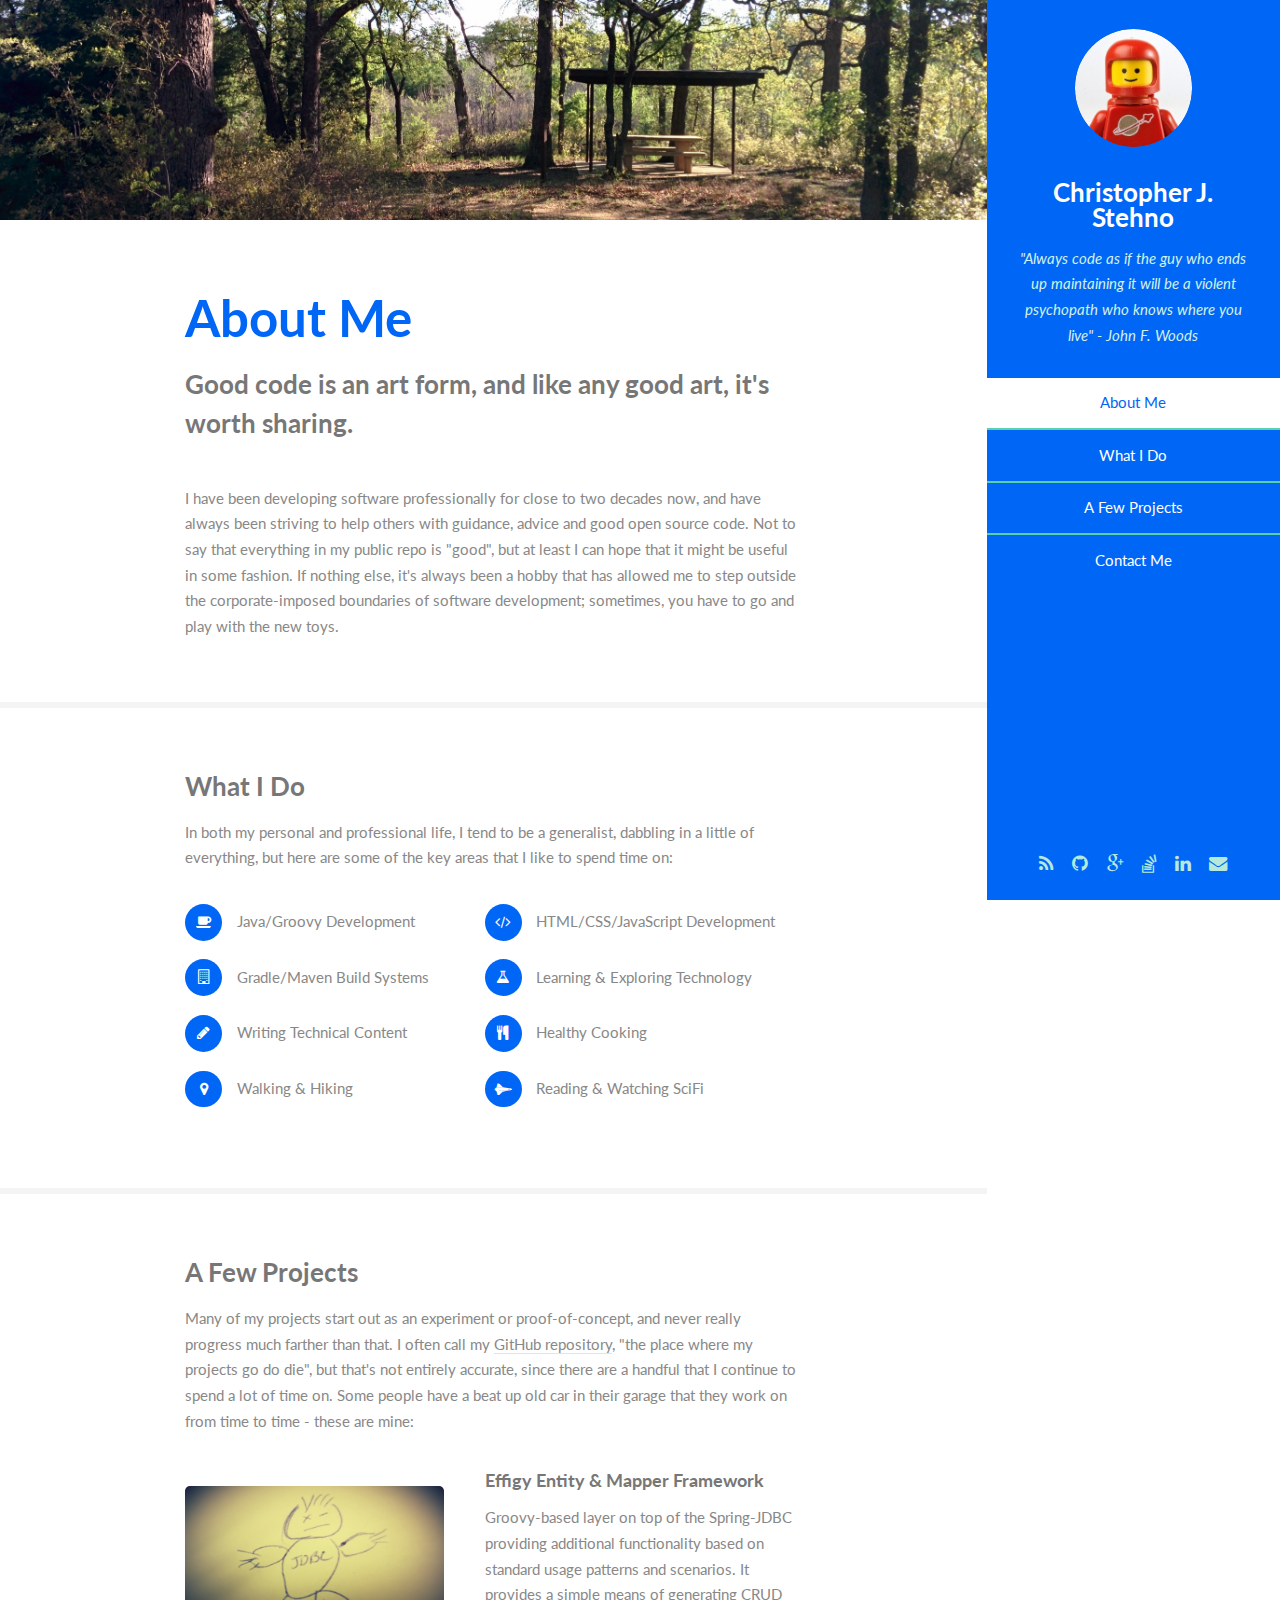
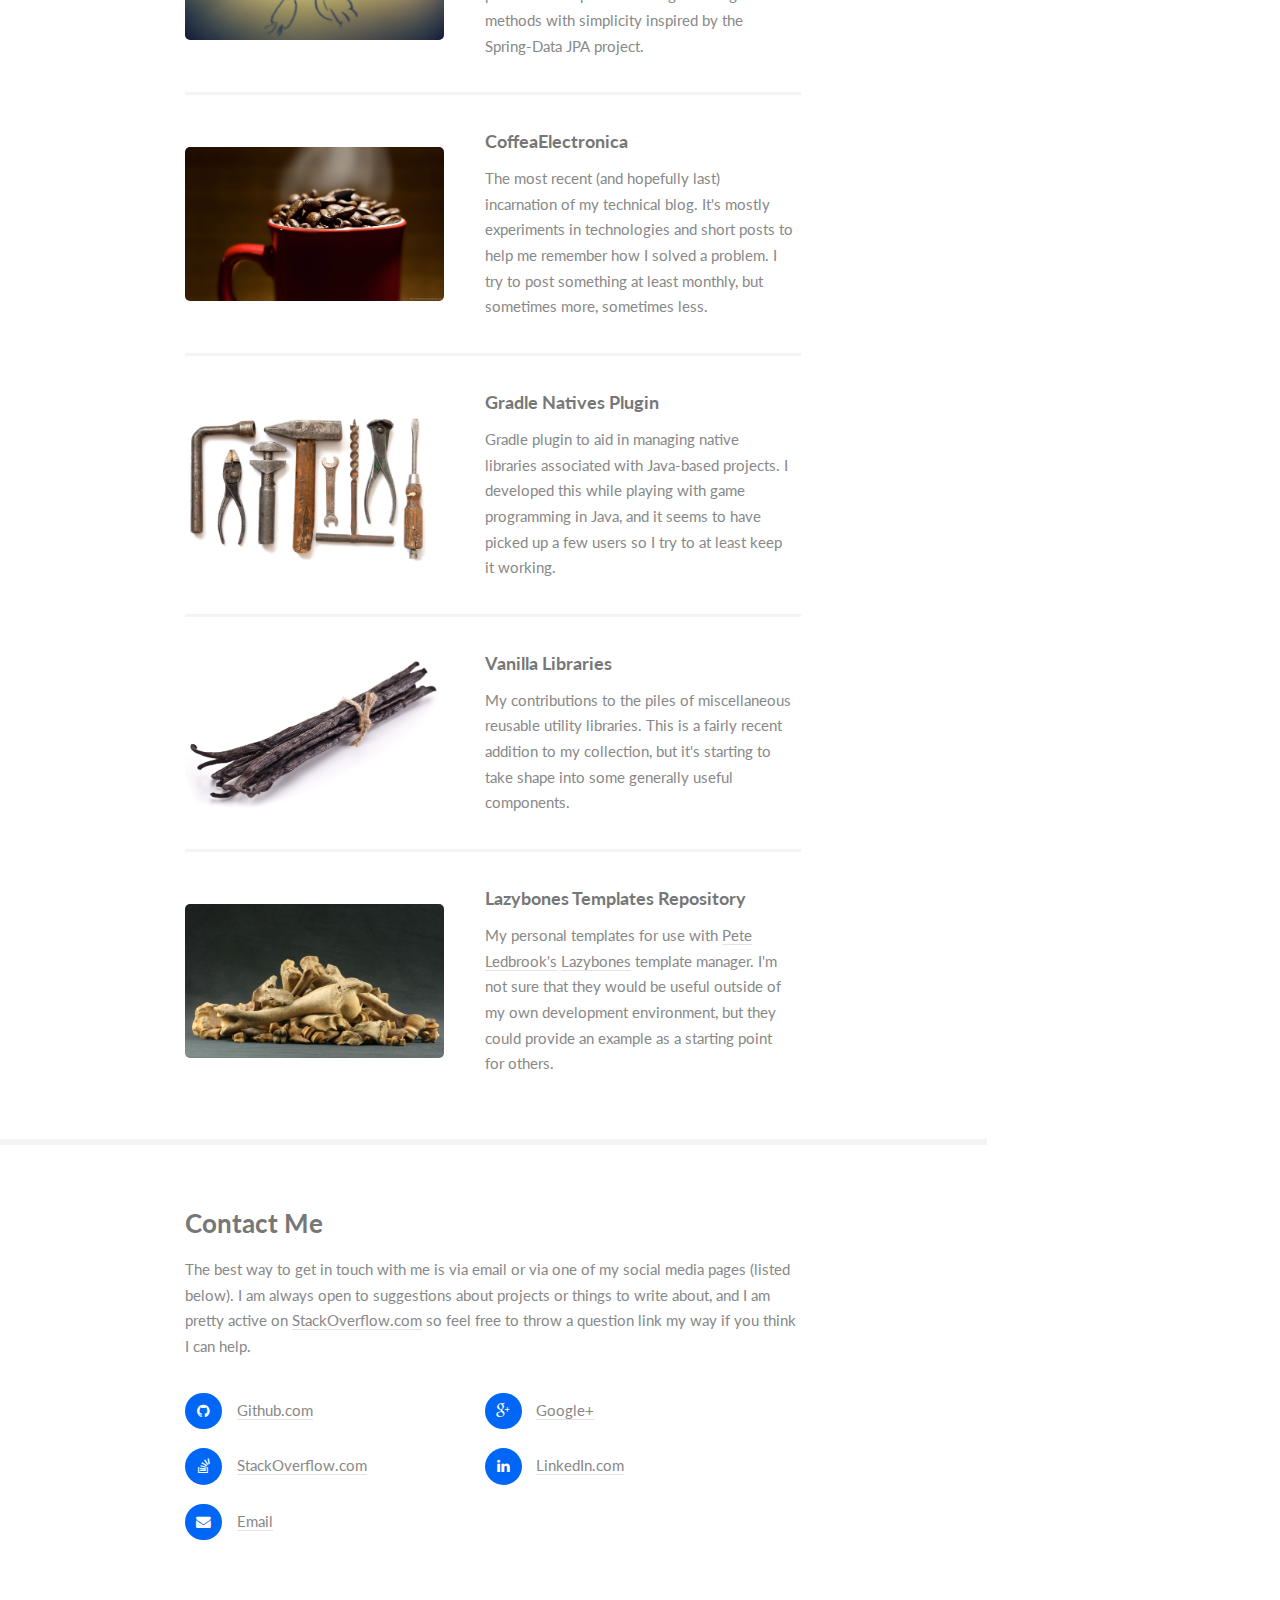
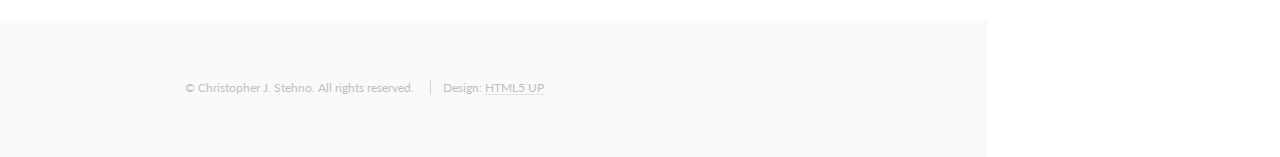
==== index.html @ fff6ada2 "added google analytics" ====
<!DOCTYPE HTML>
<!--
	Read Only by HTML5 UP
	html5up.net | @n33co
	Free for personal and commercial use under the CCA 3.0 license (html5up.net/license)
-->
<html>
	<head>
		<title>Christopher J. Stehno</title>
		<meta http-equiv="content-type" content="text/html; charset=utf-8" />
		<meta name="description" content="" />
		<meta name="keywords" content="" />
		<!--[if lte IE 8]><script src="css/ie/html5shiv.js"></script><![endif]-->
		<script src="js/jquery.min.js"></script>
		<script src="js/jquery.scrollzer.min.js"></script>
		<script src="js/jquery.scrolly.min.js"></script>
		<script src="js/skel.min.js"></script>
		<script src="js/skel-layers.min.js"></script>
		<script src="js/init.js"></script>
        <script>
          (function(i,s,o,g,r,a,m){i['GoogleAnalyticsObject']=r;i[r]=i[r]||function(){
          (i[r].q=i[r].q||[]).push(arguments)},i[r].l=1*new Date();a=s.createElement(o),
          m=s.getElementsByTagName(o)[0];a.async=1;a.src=g;m.parentNode.insertBefore(a,m)
          })(window,document,'script','//www.google-analytics.com/analytics.js','ga');

          ga('create', 'UA-61979832-1', 'auto');
          ga('send', 'pageview');

        </script>        
		<noscript>
			<link rel="stylesheet" href="css/skel.css" />
			<link rel="stylesheet" href="css/style.css" />
			<link rel="stylesheet" href="css/style-xlarge.css" />
		</noscript>
		<!--[if lte IE 8]><link rel="stylesheet" href="css/ie/v8.css" /><![endif]-->
	</head>
	<body>
		<div id="wrapper">

			<!-- Header -->
				<section id="header" class="skel-layers-fixed">
					<header>
						<span class="image avatar"><img src="images/avatar.jpg" alt="" /></span>
						<h1 id="logo"><a href="#">Christopher J. Stehno</a></h1>
						<p>"Always code as if the guy who ends up maintaining it will be a violent psychopath who knows where you live" - John F. Woods</p>
					</header>
					<nav id="nav">
						<ul>
							<li><a href="#one" class="active">About Me</a></li>
							<li><a href="#two">What I Do</a></li>
							<li><a href="#three">A Few Projects</a></li>
							<li><a href="#four">Contact Me</a></li>
						</ul>
					</nav>
					<footer>
						<ul class="icons">
							<li><a href="http://coffeaelectronica.com" class="icon fa-rss" title="Blog"><span class="label">Blog</span></a></li>
							<li><a href="https://github.com/cjstehno" class="icon fa-github" title="GitHub"><span class="label">Github</span></a></li>
							<li><a href="https://plus.google.com/+ChristopherStehno" class="icon fa-google-plus" title="Google+"><span class="label">G+</span></a></li>
							<li><a href="http://stackoverflow.com/users/135294/cjstehno" class="icon fa-stack-overflow" title="StackOverflow"><span class="label">StackOverflow</span></a></li>
							<li><a href="https://www.linkedin.com/in/christopherjstehno" class="icon fa-linkedin" title="LinkedIn"><span class="label">LinkedIn</span></a></li>
							<li><a href="mailto:chris@stehno.com" class="icon fa-envelope" title="Email"><span class="label">Email</span></a></li>
						</ul>
					</footer>
				</section>

			<!-- Main -->
				<div id="main">

					<!-- One -->
						<section id="one">
							<div class="container">
								<header class="major">
									<h2>About Me</h2>
									<p>Good code is an art form, and like any good art, it's worth sharing.</p>
								</header>
								<p>I have been developing software professionally for close to two decades now, and have always been striving to help others with 
                                guidance, advice and good open source code. Not to say that everything in my public repo is "good", but at least I can hope that 
                                it might be useful in some fashion. If nothing else, it's always been a hobby that has allowed me to step outside the corporate-imposed
                                boundaries of software development; sometimes, you have to go and play with the new toys.</p>
							</div>
						</section>

					<!-- Two -->
						<section id="two">
							<div class="container">
								<h3>What I Do</h3>
								<p>In both my personal and professional life, I tend to be a generalist, dabbling in a little of everything, but here are some of 
                                the key areas that I like to spend time on:</p>
								<ul class="feature-icons">
									<li class="fa-coffee">Java/Groovy Development</li>
									<li class="fa-code">HTML/CSS/JavaScript Development</li>
									<li class="fa-building-o">Gradle/Maven Build Systems</li>
									<li class="fa-flask">Learning &amp; Exploring Technology</li>
									<li class="fa-pencil">Writing Technical Content</li>
									<li class="fa-cutlery">Healthy Cooking</li>
									<li class="fa-map-marker">Walking &amp; Hiking</li>
									<li class="fa-space-shuttle">Reading &amp; Watching SciFi</li>
								</ul>
							</div>
						</section>
                        
					<!-- Three -->
						<section id="three">
							<div class="container">
								<h3>A Few Projects</h3>
								<p>Many of my projects start out as an experiment or proof-of-concept, and never really progress much farther than that. I often call 
                                my <a href="https://github.com/cjstehno">GitHub repository</a>, "the place where my projects go do die", but that's not entirely accurate, 
                                since there are a handful that I continue to spend a lot of time on. Some people have a beat up old car in their garage that they work on 
                                from time to time - these are mine:</p>
								<div class="features">
									<article>
										<a href="http://cjstehno.github.io/effigy/" class="image"><img src="images/effigy.jpg" alt="" /></a>
										<div class="inner">
											<h4><a href="http://cjstehno.github.io/effigy/">Effigy Entity &amp; Mapper Framework</a></h4>
											<p>Groovy-based layer on top of the Spring-JDBC providing additional functionality based on standard usage patterns and scenarios. 
                                            It provides a simple means of generating CRUD methods with simplicity inspired by the Spring-Data JPA project.</p>
										</div>
									</article>
									<article>
										<a href="http://coffeaelectronica.com/" class="image"><img src="images/coffea.jpg" alt="" /></a>
										<div class="inner">
											<h4><a href="http://coffeaelectronica.com/">CoffeaElectronica</a></h4>
											<p>The most recent (and hopefully last) incarnation of my technical blog. It's mostly experiments in technologies and short posts 
                                            to help me remember how I solved a problem. I try to post something at least monthly, but sometimes more, sometimes less.</p>
										</div>
									</article>
									<article>
										<a href="http://cjstehno.github.io/gradle-natives/" class="image"><img src="images/tools.jpg" alt="" /></a>
										<div class="inner">
											<h4><a href="http://cjstehno.github.io/gradle-natives/">Gradle Natives Plugin</a></h4>
											<p>Gradle plugin to aid in managing native libraries associated with Java-based projects. I developed this while playing 
                                            with game programming in Java, and it seems to have picked up a few users so I try to at least keep it working.</p>
										</div>
									</article>
									<article>
										<a href="http://cjstehno.github.io/vanilla/" class="image"><img src="images/vanilla.jpg" alt="" /></a>
										<div class="inner">
											<h4><a href="http://cjstehno.github.io/vanilla/">Vanilla Libraries</a></h4>
											<p>My contributions to the piles of miscellaneous reusable utility libraries. This is a fairly recent addition to my 
                                            collection, but it's starting to take shape into some generally useful components.</p>
										</div>
									</article>
                                    <article>
										<a href="https://github.com/cjstehno/lazybones-templates" class="image"><img src="images/bones.jpg" alt="" /></a>
										<div class="inner">
											<h4><a href="https://github.com/cjstehno/lazybones-templates">Lazybones Templates Repository</a></h4>
											<p>My personal templates for use with <a href="https://github.com/pledbrook">Pete Ledbrook's</a>
												<a href="https://github.com/pledbrook/lazybones">Lazybones</a> template manager. I'm not sure that they
												would be useful outside of my own development environment, but they could provide an example as a
												starting point for others.</p>
										</div>
									</article>
								</div>
							</div>
						</section>

					<!-- Four -->
						<section id="four">
							<div class="container">
								<h3>Contact Me</h3>
								<p>The best way to get in touch with me is via email or via one of my social media pages (listed below). I am always
									open to suggestions about projects or things to write about, and I am pretty active on
									<a href="http://stackoverflow.com">StackOverflow.com</a> so feel free to throw a question link my way if you think
									I can help.</p>
								<ul class="feature-icons">
									<li class="fa-github"><a href="https://github.com/cjstehno" title="GitHub">Github.com</a></li>
									<li class="fa-google-plus"><a href="https://plus.google.com/+ChristopherStehno" title="Google+">Google+</a></li>
									<li class="fa-stack-overflow"><a href="http://stackoverflow.com/users/135294/cjstehno" title="StackOverflow">StackOverflow.com</a></li>
									<li class="fa-linkedin"><a href="https://www.linkedin.com/in/christopherjstehno" title="LinkedIn">LinkedIn.com</a></li>
									<li class="fa-envelope"><a href="mailto:chris@stehno.com" title="Email">Email</a></li>
								</ul>
							</div>
						</section>

				</div>

			<!-- Footer -->
				<section id="footer">
					<div class="container">
						<ul class="copyright">
							<li>&copy; Christopher J. Stehno. All rights reserved.</li>
                            <li>Design: <a href="http://html5up.net">HTML5 UP</a></li>
						</ul>
					</div>
				</section>

		</div>
	</body>
</html>
---- css/skel.css ----
/* Resets (http://meyerweb.com/eric/tools/css/reset/ | v2.0 | 20110126 | License: none (public domain)) */

	html,body,div,span,applet,object,iframe,h1,h2,h3,h4,h5,h6,p,blockquote,pre,a,abbr,acronym,address,big,cite,code,del,dfn,em,img,ins,kbd,q,s,samp,small,strike,strong,sub,sup,tt,var,b,u,i,center,dl,dt,dd,ol,ul,li,fieldset,form,label,legend,table,caption,tbody,tfoot,thead,tr,th,td,article,aside,canvas,details,embed,figure,figcaption,footer,header,hgroup,menu,nav,output,ruby,section,summary,time,mark,audio,video{margin:0;padding:0;border:0;font-size:100%;font:inherit;vertical-align:baseline;}article,aside,details,figcaption,figure,footer,header,hgroup,menu,nav,section{display:block;}body{line-height:1;}ol,ul{list-style:none;}blockquote,q{quotes:none;}blockquote:before,blockquote:after,q:before,q:after{content:'';content:none;}table{border-collapse:collapse;border-spacing:0;}body{-webkit-text-size-adjust:none}

/* Box Model */

	*, *:before, *:after {
		-moz-box-sizing: border-box;
		-webkit-box-sizing: border-box;
		box-sizing: border-box;
	}

/* Container */

	.container {
		margin-left: auto;
		margin-right: auto;

		/* width: (containers) */
		width: 45em;
	}

	/* Modifiers */

		/* 125% */
			.container.\31 25\25 {
				width: 100%;

				/* max-width: (containers * 1.25) */
				max-width: 56.25em;

				/* min-width: (containers) */
				min-width: 45em;
			}

		/* 75% */
			.container.\37 5\25 {

				/* width: (containers * 0.75) */
				width: 33.75em;

			}

		/* 50% */
			.container.\35 0\25 {

				/* width: (containers * 0.50) */
				width: 22.5em;

			}

		/* 25% */
			.container.\32 5\25 {

				/* width: (containers * 0.25) */
				width: 11.25em;

			}

/* Grid */

	.row {
		border-bottom: solid 1px transparent;
	}

	.row > * {
		float: left;
	}

	.row:after, .row:before {
		content: '';
		display: block;
		clear: both;
		height: 0;
	}

	.row.uniform > * > :first-child {
		margin-top: 0;
	}

	.row.uniform > * > :last-child {
		margin-bottom: 0;
	}

	/* Gutters */

		/* Normal */

			.row > * {
				/* padding: (gutters.horizontal) 0 0 (gutters.vertical) */
				padding: 0 0 0 2em;
			}

			.row {
				/* margin: -(gutters.horizontal) 0 -1px -(gutters.vertical) */
				margin: 0 0 -1px -2em;
			}

			.row.uniform > * {
				/* padding: (gutters.vertical) 0 0 (gutters.vertical) */
				padding: 2em 0 0 2em;
			}

			.row.uniform {
				/* margin: -(gutters.vertical) 0 -1px -(gutters.vertical) */
				margin: -2em 0 -1px -2em;
			}

		/* 200% */

			.row.\32 00\25 > * {
				/* padding: (gutters.horizontal) 0 0 (gutters.vertical) */
				padding: 0 0 0 4em;
			}

			.row.\32 00\25 {
				/* margin: -(gutters.horizontal) 0 -1px -(gutters.vertical) */
				margin: 0 0 -1px -4em;
			}

			.row.uniform.\32 00\25 > * {
				/* padding: (gutters.vertical) 0 0 (gutters.vertical) */
				padding: 4em 0 0 4em;
			}

			.row.uniform.\32 00\25 {
				/* margin: -(gutters.vertical) 0 -1px -(gutters.vertical) */
				margin: -4em 0 -1px -4em;
			}

		/* 150% */

			.row.\31 50\25 > * {
				/* padding: (gutters.horizontal) 0 0 (gutters.vertical) */
				padding: 0 0 0 1.5em;
			}

			.row.\31 50\25 {
				/* margin: -(gutters.horizontal) 0 -1px -(gutters.vertical) */
				margin: 0 0 -1px -1.5em;
			}

			.row.uniform.\31 50\25 > * {
				/* padding: (gutters.vertical) 0 0 (gutters.vertical) */
				padding: 1.5em 0 0 1.5em;
			}

			.row.uniform.\31 50\25 {
				/* margin: -(gutters.vertical) 0 -1px -(gutters.vertical) */
				margin: -1.5em 0 -1px -1.5em;
			}

		/* 50% */

			.row.\35 0\25 > * {
				/* padding: (gutters.horizontal) 0 0 (gutters.vertical) */
				padding: 0 0 0 1em;
			}

			.row.\35 0\25 {
				/* margin: -(gutters.horizontal) 0 -1px -(gutters.vertical) */
				margin: 0 0 -1px -1em;
			}

			.row.uniform.\35 0\25 > * {
				/* padding: (gutters.vertical) 0 0 (gutters.vertical) */
				padding: 1em 0 0 1em;
			}

			.row.uniform.\35 0\25 {
				/* margin: -(gutters.vertical) 0 -1px -(gutters.vertical) */
				margin: -1em 0 -1px -1em;
			}

		/* 25% */

			.row.\32 5\25 > * {
				/* padding: (gutters.horizontal) 0 0 (gutters.vertical) */
				padding: 0 0 0 0.5em;
			}

			.row.\32 5\25 {
				/* margin: -(gutters.horizontal) 0 -1px -(gutters.vertical) */
				margin: 0 0 -1px -0.5em;
			}

			.row.uniform.\32 5\25 > * {
				/* padding: (gutters.vertical) 0 0 (gutters.vertical) */
				padding: 0.5em 0 0 0.5em;
			}

			.row.uniform.\32 5\25 {
				/* margin: -(gutters.vertical) 0 -1px -(gutters.vertical) */
				margin: -0.5em 0 -1px -0.5em;
			}

		/* 0% */

			.row.\30 \25 > * {
				padding: 0;
			}

			.row.\30 \25 {
				margin: 0 0 -1px 0;
			}

	/* Cells */

		.\31 2u, .\31 2u\24 { width: 100%; clear: none; margin-left: 0; }
		.\31 1u, .\31 1u\24 { width: 91.6666666667%; clear: none; margin-left: 0; }
		.\31 0u, .\31 0u\24 { width: 83.3333333333%; clear: none; margin-left: 0; }
		.\39 u, .\39 u\24 { width: 75%; clear: none; margin-left: 0; }
		.\38 u, .\38 u\24 { width: 66.6666666667%; clear: none; margin-left: 0; }
		.\37 u, .\37 u\24 { width: 58.3333333333%; clear: none; margin-left: 0; }
		.\36 u, .\36 u\24 { width: 50%; clear: none; margin-left: 0; }
		.\35 u, .\35 u\24 { width: 41.6666666667%; clear: none; margin-left: 0; }
		.\34 u, .\34 u\24 { width: 33.3333333333%; clear: none; margin-left: 0; }
		.\33 u, .\33 u\24 { width: 25%; clear: none; margin-left: 0; }
		.\32 u, .\32 u\24 { width: 16.6666666667%; clear: none; margin-left: 0; }
		.\31 u, .\31 u\24 { width: 8.3333333333%; clear: none; margin-left: 0; }

		.\31 2u\24 + *,
		.\31 1u\24 + *,
		.\31 0u\24 + *,
		.\39 u\24 + *,
		.\38 u\24 + *,
		.\37 u\24 + *,
		.\36 u\24 + *,
		.\35 u\24 + *,
		.\34 u\24 + *,
		.\33 u\24 + *,
		.\32 u\24 + *,
		.\31 u\24 + * {
			clear: left;
		}

		.\-11u { margin-left: 91.6666666667% }
		.\-10u { margin-left: 83.3333333333% }
		.\-9u { margin-left: 75% }
		.\-8u { margin-left: 66.6666666667% }
		.\-7u { margin-left: 58.3333333333% }
		.\-6u { margin-left: 50% }
		.\-5u { margin-left: 41.6666666667% }
		.\-4u { margin-left: 33.3333333333% }
		.\-3u { margin-left: 25% }
		.\-2u { margin-left: 16.6666666667% }
		.\-1u { margin-left: 8.3333333333% }
---- css/style.css ----
@charset "UTF-8";
@import url(font-awesome.min.css);
@import url("http://fonts.googleapis.com/css?family=Lato:400,400italic,700,700italic|Source+Code+Pro:400");

/*
	Read Only by HTML5 UP
	html5up.net | @n33co
	Free for personal and commercial use under the CCA 3.0 license (html5up.net/license)
*/

/* Basic */

	body {
		background: #fff;
	}

	body, input, select, textarea {
		color: #888;
		font-family: "Lato", sans-serif;
		font-size: 16pt;
		font-weight: 400;
		line-height: 1.75em;
	}

	a {
		-moz-transition: color 0.2s ease-in-out, border-color 0.2s ease-in-out;
		-webkit-transition: color 0.2s ease-in-out, border-color 0.2s ease-in-out;
		-o-transition: color 0.2s ease-in-out, border-color 0.2s ease-in-out;
		-ms-transition: color 0.2s ease-in-out, border-color 0.2s ease-in-out;
		transition: color 0.2s ease-in-out, border-color 0.2s ease-in-out;
		border-bottom: solid 1px #e4e4e4;
		color: inherit;
		text-decoration: none;
	}

		a:hover {
			border-bottom-color: transparent;
			color: #0066f5 !important;
		}

	strong, b {
		color: #777;
		font-weight: 700;
	}

	em, i {
		font-style: italic;
	}

	p {
		margin: 0 0 2.25em 0;
	}

	h1, h2, h3, h4, h5, h6 {
		color: #777;
		font-weight: 700;
		line-height: 1em;
		margin: 0 0 0.5625em 0;
	}

		h1 a, h2 a, h3 a, h4 a, h5 a, h6 a {
			border: 0;
			color: inherit;
			text-decoration: none;
		}

	h2 {
		font-size: 2em;
		line-height: 1.5em;
	}

	h3 {
		font-size: 1.75em;
		line-height: 1.5em;
	}

	h4 {
		font-size: 1.25em;
		line-height: 1.5em;
	}

	h5 {
		font-size: 0.9em;
		line-height: 1.5em;
	}

	h6 {
		font-size: 0.7em;
		line-height: 1.5em;
	}

	sub {
		font-size: 0.8em;
		position: relative;
		top: 0.5em;
	}

	sup {
		font-size: 0.8em;
		position: relative;
		top: -0.5em;
	}

	hr {
		border: 0;
		border-bottom: solid 2px #f4f4f4;
		margin: 2.25em 0;
	}

		hr.major {
			margin: 3.375em 0;
		}

	blockquote {
		border-left: solid 8px #e4e4e4;
		font-style: italic;
		margin: 0 0 2.25em 0;
		padding: 0.5em 0 0.5em 2em;
	}

	code {
		background: #555;
		border-radius: 5px;
		color: #fff;
		font-family: "Source Code Pro", monospace;
		font-size: 0.9em;
		margin: 0 0.25em;
		padding: 0.25em 0.65em;
	}

	pre {
		font-family: "Source Code Pro", monospace;
		font-size: 0.9em;
		margin: 0 0 2.25em 0;
	}

		pre code {
			-webkit-overflow-scrolling: touch;
			display: block;
			line-height: 1.5em;
			overflow-x: auto;
			padding: 1em 1.5em;
		}

	.align-left {
		text-align: left;
	}

	.align-center {
		text-align: center;
	}

	.align-right {
		text-align: right;
	}

/* Section/Article */

	section.special, article.special {
		text-align: center;
	}

	header p {
		color: #aaa;
		position: relative;
		margin: 0 0 1.6875em 0;
	}

	header h2 + p {
		font-size: 1.25em;
		margin-top: -0.5em;
		line-height: 1.5em;
	}

	header h3 + p {
		font-size: 1.1em;
		margin-top: -0.35em;
		line-height: 1.5em;
	}

	header h4 + p,
	header h5 + p,
	header h6 + p {
		font-size: 0.9em;
		margin-top: -0.25em;
		line-height: 1.5em;
	}

	header.major h2 {
		color: #0066f5;
		font-size: 3.5em;
	}

		header.major h2 + p {
			color: #777;
			font-size: 1.75em;
			font-weight: 700;
			margin-top: -0.75em;
		}

/* Form */

	form {
		margin: 0 0 2.25em 0;
	}

	label {
		color: #777;
		display: block;
		font-size: 0.9em;
		font-weight: 700;
		margin: 0 0 1.125em 0;
	}

	input::-moz-focus-inner {
		border: 0;
		padding: 0;
	}

	input[type="text"],
	input[type="password"],
	input[type="email"],
	select,
	textarea {
		-moz-appearance: none;
		-webkit-appearance: none;
		-o-appearance: none;
		-ms-appearance: none;
		appearance: none;
		border-radius: 5px;
		border: none;
		border: solid 2px #e4e4e4;
		color: inherit;
		display: block;
		outline: 0;
		padding: 0 1em;
		text-decoration: none;
		width: 100%;
	}

		input[type="text"]:invalid,
		input[type="password"]:invalid,
		input[type="email"]:invalid,
		select:invalid,
		textarea:invalid {
			box-shadow: none;
		}

		input[type="text"]:focus,
		input[type="password"]:focus,
		input[type="email"]:focus,
		select:focus,
		textarea:focus {
			border-color: #0066f5;
		}

	.select-wrapper {
		text-decoration: none;
		display: block;
		position: relative;
	}

		.select-wrapper:before {
			content: '\f078';
			-moz-osx-font-smoothing: grayscale;
			-webkit-font-smoothing: antialiased;
			font-family: FontAwesome;
			font-style: normal;
			font-weight: normal;
			text-transform: none !important;
		}

		.select-wrapper:before {
			color: #e4e4e4;
			display: block;
			height: 2.75em;
			line-height: 2.75em;
			pointer-events: none;
			position: absolute;
			right: 0;
			text-align: center;
			top: 0;
			width: 2.75em;
		}

		.select-wrapper select::-ms-expand {
			display: none;
		}

	input[type="text"],
	input[type="password"],
	input[type="email"],
	select {
		height: 2.75em;
	}

	textarea {
		padding: 0.75em 1em;
	}

	input[type="checkbox"],
	input[type="radio"] {
		-moz-appearance: none;
		-webkit-appearance: none;
		-o-appearance: none;
		-ms-appearance: none;
		appearance: none;
		display: block;
		float: left;
		margin-right: -2em;
		opacity: 0;
		width: 1em;
		z-index: -1;
	}

		input[type="checkbox"] + label,
		input[type="radio"] + label {
			text-decoration: none;
			color: #888;
			cursor: pointer;
			display: inline-block;
			font-size: 1em;
			font-weight: 400;
			padding-left: 2.4em;
			padding-right: 0.75em;
			position: relative;
		}

			input[type="checkbox"] + label:before,
			input[type="radio"] + label:before {
				-moz-osx-font-smoothing: grayscale;
				-webkit-font-smoothing: antialiased;
				font-family: FontAwesome;
				font-style: normal;
				font-weight: normal;
				text-transform: none !important;
			}

			input[type="checkbox"] + label:before,
			input[type="radio"] + label:before {
				background: #fafafa;
				border-radius: 5px;
				border: solid 2px #e4e4e4;
				content: '';
				display: inline-block;
				height: 1.65em;
				left: 0;
				line-height: 1.58125em;
				position: absolute;
				text-align: center;
				top: 0;
				width: 1.65em;
			}

		input[type="checkbox"]:checked + label:before,
		input[type="radio"]:checked + label:before {
			background: #989898;
			border-color: #989898;
			color: #ffffff;
			content: '\f00c';
		}

		input[type="checkbox"]:focus + label:before,
		input[type="radio"]:focus + label:before {
			border-color: #0066f5;
		}

	input[type="checkbox"] + label:before {
		border-radius: 5px;
	}

	input[type="radio"] + label:before {
		border-radius: 100%;
	}

	::-webkit-input-placeholder {
		color: #aaa !important;
		font-style: italic;
		opacity: 1.0;
	}

	:-moz-placeholder {
		color: #aaa !important;
		font-style: italic;
		opacity: 1.0;
	}

	::-moz-placeholder {
		color: #aaa !important;
		font-style: italic;
		opacity: 1.0;
	}

	:-ms-input-placeholder {
		color: #aaa !important;
		font-style: italic;
		opacity: 1.0;
	}

	.formerize-placeholder {
		color: #aaa !important;
		font-style: italic;
		opacity: 1.0;
	}

/* Box */

	.box {
		border-radius: 5px;
		border: solid 2px #e4e4e4;
		margin-bottom: 2.25em;
		padding: 1.5em;
	}

		.box > :last-child,
		.box > :last-child > :last-child,
		.box > :last-child > :last-child > :last-child {
			margin-bottom: 0;
		}

		.box.alt {
			border: 0;
			border-radius: 0;
			padding: 0;
		}

/* Icon */

	.icon {
		text-decoration: none;
		border-bottom: none;
		position: relative;
	}

		.icon:before {
			-moz-osx-font-smoothing: grayscale;
			-webkit-font-smoothing: antialiased;
			font-family: FontAwesome;
			font-style: normal;
			font-weight: normal;
			text-transform: none !important;
		}

		.icon > .label {
			display: none;
		}

/* Image */

	.image {
		border-radius: 5px;
		border: 0;
		display: inline-block;
		position: relative;
	}

		.image img {
			border-radius: 5px;
			display: block;
		}

		.image.left {
			float: left;
			margin: 0 2.5em 2em 0;
			top: 0.25em;
		}

		.image.right {
			float: right;
			margin: 0 0 2em 2.5em;
			top: 0.25em;
		}

		.image.fit {
			display: block;
			margin: 0 0 2.25em 0;
			width: 100%;
		}

			.image.fit img {
				display: block;
				width: 100%;
			}

		.image.avatar {
			border-radius: 100%;
			overflow: hidden;
		}

			.image.avatar img {
				border-radius: 100%;
				display: block;
				width: 100%;
			}

/* List */

	ol {
		list-style: decimal;
		margin: 0 0 2.25em 0;
		padding-left: 1.25em;
	}

		ol li {
			padding-left: 0.25em;
		}

	ul {
		list-style: disc;
		margin: 0 0 2.25em 0;
		padding-left: 1em;
	}

		ul li {
			padding-left: 0.5em;
		}

		ul.alt {
			list-style: none;
			padding-left: 0;
		}

			ul.alt li {
				border-top: solid 2px #f4f4f4;
				padding: 0.5em 0;
			}

				ul.alt li:first-child {
					border-top: 0;
					padding-top: 0;
				}

		ul.feature-icons {
			list-style: none;
			padding-left: 0;
		}

			ul.feature-icons li {
				text-decoration: none;
				display: inline-block;
				margin: 0 0 1.6875em 0;
				padding: 0.35em 0 0 3.5em;
				position: relative;
				width: 48%;
			}

				ul.feature-icons li:before {
					-moz-osx-font-smoothing: grayscale;
					-webkit-font-smoothing: antialiased;
					font-family: FontAwesome;
					font-style: normal;
					font-weight: normal;
					text-transform: none !important;
				}

				ul.feature-icons li:before {
					background: #0066f5;
					border-radius: 100%;
					color: #ffffff;
					display: block;
					height: 2.5em;
					left: 0;
					line-height: 2.5em;
					position: absolute;
					text-align: center;
					top: 0;
					width: 2.5em;
				}

		ul.icons {
			cursor: default;
			list-style: none;
			padding-left: 0;
		}

			ul.icons li {
				display: inline-block;
				padding: 0 1em 0 0;
			}

				ul.icons li:last-child {
					padding-right: 0 !important;
				}

				ul.icons li .icon:before {
					font-size: 1.25em;
				}

		ul.actions {
			cursor: default;
			list-style: none;
			padding-left: 0;
		}

			ul.actions li {
				display: inline-block;
				padding: 0 1.125em 0 0;
				vertical-align: middle;
			}

				ul.actions li:last-child {
					padding-right: 0;
				}

			ul.actions.small li {
				padding: 0 0.5625em 0 0;
			}

			ul.actions.vertical li {
				display: block;
				padding: 1.125em 0 0 0;
			}

				ul.actions.vertical li:first-child {
					padding-top: 0;
				}

				ul.actions.vertical li > * {
					margin-bottom: 0;
				}

			ul.actions.vertical.small li {
				padding: 0.5625em 0 0 0;
			}

				ul.actions.vertical.small li:first-child {
					padding-top: 0;
				}

			ul.actions.fit {
				display: table;
				margin-left: -1.125em;
				padding: 0;
				table-layout: fixed;
				width: calc(100% + 1.125em);
			}

				ul.actions.fit li {
					display: table-cell;
					padding: 0 0 0 1.125em;
				}

					ul.actions.fit li > * {
						margin-bottom: 0;
					}

				ul.actions.fit.small {
					margin-left: -0.5625em;
					width: calc(100% + 0.5625em);
				}

					ul.actions.fit.small li {
						padding: 0 0 0 0.5625em;
					}

	dl {
		margin: 0 0 2.25em 0;
	}

/* Table */

	.table-wrapper {
		-webkit-overflow-scrolling: touch;
		overflow-x: auto;
	}

	table {
		margin: 0 0 2.25em 0;
		width: 100%;
	}

		table tbody tr {
			border: solid 2px #f4f4f4;
			border-left: 0;
			border-right: 0;
		}

			table tbody tr:nth-child(2n + 1) {
				background-color: #fafafa;
			}

		table td {
			padding: 0.75em 0.75em;
		}

		table th {
			color: #777;
			font-size: 0.9em;
			font-weight: 700;
			padding: 0 0.75em 0.75em 0.75em;
			text-align: left;
		}

		table thead {
			border-bottom: solid 4px #e4e4e4;
		}

		table tfoot {
			border-top: solid 4px #e4e4e4;
		}

		table.alt {
			border-collapse: separate;
		}

			table.alt tbody tr td {
				border: solid 2px #e4e4e4;
				border-left-width: 0;
				border-top-width: 0;
			}

				table.alt tbody tr td:first-child {
					border-left-width: 2px;
				}

			table.alt tbody tr:first-child td {
				border-top-width: 2px;
			}

			table.alt thead {
				border-bottom: 0;
			}

			table.alt tfoot {
				border-top: 0;
			}

/* Button */

	input[type="submit"],
	input[type="reset"],
	input[type="button"],
	.button {
		-moz-appearance: none;
		-webkit-appearance: none;
		-o-appearance: none;
		-ms-appearance: none;
		appearance: none;
		-moz-transition: background-color 0.2s ease-in-out, color 0.2s ease-in-out;
		-webkit-transition: background-color 0.2s ease-in-out, color 0.2s ease-in-out;
		-o-transition: background-color 0.2s ease-in-out, color 0.2s ease-in-out;
		-ms-transition: background-color 0.2s ease-in-out, color 0.2s ease-in-out;
		transition: background-color 0.2s ease-in-out, color 0.2s ease-in-out;
		background-color: #989898;
		border-radius: 5px;
		border: 0;
		color: #ffffff !important;
		cursor: pointer;
		display: inline-block;
		font-weight: 700;
		height: 2.75em;
		line-height: 2.75em;
		padding: 0 1.5em;
		text-align: center;
		text-decoration: none;
		white-space: nowrap;
	}

		input[type="submit"]:hover,
		input[type="reset"]:hover,
		input[type="button"]:hover,
		.button:hover {
			background-color: #a5a5a5;
			color: #ffffff !important;
		}

		input[type="submit"]:active,
		input[type="reset"]:active,
		input[type="button"]:active,
		.button:active {
			background-color: #8b8b8b;
		}

		input[type="submit"].icon,
		input[type="reset"].icon,
		input[type="button"].icon,
		.button.icon {
			padding-left: 1.35em;
		}

			input[type="submit"].icon:before,
			input[type="reset"].icon:before,
			input[type="button"].icon:before,
			.button.icon:before {
				margin-right: 0.5em;
			}

		input[type="submit"].fit,
		input[type="reset"].fit,
		input[type="button"].fit,
		.button.fit {
			display: block;
			margin: 0 0 1.125em 0;
			width: 100%;
		}

		input[type="submit"].small,
		input[type="reset"].small,
		input[type="button"].small,
		.button.small {
			font-size: 0.8em;
		}

		input[type="submit"].big,
		input[type="reset"].big,
		input[type="button"].big,
		.button.big {
			font-size: 1.35em;
		}

		input[type="submit"].alt,
		input[type="reset"].alt,
		input[type="button"].alt,
		.button.alt {
			background-color: transparent;
			box-shadow: inset 0 0 0 2px #e4e4e4;
			color: #777 !important;
		}

			input[type="submit"].alt:hover,
			input[type="reset"].alt:hover,
			input[type="button"].alt:hover,
			.button.alt:hover {
				background-color: #f4f4f4;
				color: #777 !important;
			}

			input[type="submit"].alt:active,
			input[type="reset"].alt:active,
			input[type="button"].alt:active,
			.button.alt:active {
				background-color: #eaeaea;
			}

			input[type="submit"].alt.icon:before,
			input[type="reset"].alt.icon:before,
			input[type="button"].alt.icon:before,
			.button.alt.icon:before {
				color: #aaa;
			}

		input[type="submit"].special,
		input[type="reset"].special,
		input[type="button"].special,
		.button.special {
			background-color: #0066f5;
			color: #ffffff !important;
		}

			input[type="submit"].special:hover,
			input[type="reset"].special:hover,
			input[type="button"].special:hover,
			.button.special:hover {
				background-color: #5ed0b1;
			}

			input[type="submit"].special:active,
			input[type="reset"].special:active,
			input[type="button"].special:active,
			.button.special:active {
				background-color: #39c29d;
			}

		input[type="submit"].disabled, input[type="submit"]:disabled,
		input[type="reset"].disabled,
		input[type="reset"]:disabled,
		input[type="button"].disabled,
		input[type="button"]:disabled,
		.button.disabled,
		.button:disabled {
			background-color: #888 !important;
			box-shadow: inset 0 -0.15em 0 0 rgba(0, 0, 0, 0.15);
			color: #fff !important;
			cursor: default;
			opacity: 0.25;
		}

/* Features */

	.features article {
		border-top: solid 3px #f4f4f4;
		margin-bottom: 2.25em;
		padding-top: 2.25em;
	}

		.features article:first-child {
			border-top: 0;
			padding-top: 0;
		}

		.features article .image {
			display: inline-block;
			padding-right: 2.5em;
			vertical-align: middle;
			width: 48%;
		}

			.features article .image img {
				display: block;
				width: 100%;
			}

		.features article .inner {
			display: inline-block;
			vertical-align: middle;
			width: 50%;
		}

			.features article .inner > :last-child {
				margin-bottom: 0;
			}

/* Header */

	#header {
		background: #0066f5;
		color: #d1f1e9;
		height: 100%;
		position: fixed;
		text-align: center;
		top: 0;
		width: 23em;
		right: 0;
	}

		#header h1, #header h2, #header h3, #header h4, #header h5, #header h6 {
			color: #ffffff;
		}

			#header h1 a, #header h2 a, #header h3 a, #header h4 a, #header h5 a, #header h6 a {
				color: #ffffff;
			}

		#header header p {
			color: #b6e9dc;
		}

		#header a {
			color: #d1f1e9;
		}

			#header a:hover {
				color: #ffffff !important;
			}

		#header > header {
			padding: 3em;
		}

			#header > header .avatar {
				display: block;
				margin: 0 auto 2.25em auto;
				width: 8em;
			}

			#header > header h1 {
				font-size: 1.75em;
				margin: 0;
			}

			#header > header p {
				color: #d1f1e9;
				font-style: italic;
				margin: 1em 0 0 0;
			}

		#header > footer {
			bottom: 0;
			left: 0;
			padding: 2em;
			position: absolute;
			width: 100%;
		}

			#header > footer .icons {
				margin: 0;
			}

				#header > footer .icons li a {
					color: #b6e9dc;
				}

		#header > nav ul {
			list-style: none;
			margin: 0;
			padding: 0;
		}

			#header > nav ul li {
				border-top: solid 2px #5ccfb0;
				display: block;
				padding: 0;
			}

				#header > nav ul li a {
					-moz-transition: none;
					-webkit-transition: none;
					-o-transition: none;
					-ms-transition: none;
					transition: none;
					border: 0;
					color: #ffffff !important;
					display: block;
					padding: 0.85em 0;
					text-decoration: none;
				}

					#header > nav ul li a.active {
						background: #fff;
						color: #0066f5 !important;
					}

				#header > nav ul li:first-child {
					border-top: 0;
				}

/* Wrapper */

	#wrapper {
		background: #fff;
		padding-right: 23em;
	}

/* Main */

	#main > section {
		border-top: solid 6px #f4f4f4;
	}

		#main > section > .container {
			padding: 6em 0 4em 0;
		}

		#main > section:first-child {
			border-top: 0;
		}

/* One */

	#one:before {
		background-image: url("../images/banner.jpg");
		background-position: top right;
		background-repeat: no-repeat;
		background-size: cover;
		content: '';
		display: block;
		height: 15em;
		width: 100%;
	}

/* Footer */

	#footer {
		background: #fafafa;
		border-top: 0;
		color: #c0c0c0;
		overflow: hidden;
		padding: 4em 0 2em 0;
	}

		#footer .copyright {
			line-height: 1em;
			list-style: none;
			padding: 0;
		}

			#footer .copyright li {
				border-left: solid 1px #d4d4d4;
				display: inline-block;
				font-size: 0.8em;
				margin-left: 1em;
				padding-left: 1em;
			}

				#footer .copyright li:first-child {
					border-left: 0;
					margin-left: 0;
					padding-left: 0;
				}

				#footer .copyright li a {
					color: inherit;
				}
---- css/style-xlarge.css ----
/*
	Read Only by HTML5 UP
	html5up.net | @n33co
	Free for personal and commercial use under the CCA 3.0 license (html5up.net/license)
*/

/* Basic */

	body, input, select, textarea {
		font-size: 13pt;
	}

/* Header */

	#header {
		width: 21em;
	}

		#header > header {
			padding: 2em;
		}

		#header > footer {
			padding: 1.5em;
		}

/* Wrapper */

	#wrapper {
		padding-right: 21em;
	}

/* Main */

	#main > section > .container {
		padding: 4em 0 2em 0;
	}
---- css/ie/v8.css ----
/*
	Read Only by HTML5 UP
	html5up.net | @n33co
	Free for personal and commercial use under the CCA 3.0 license (html5up.net/license)
*/

/* Basic */

	code,
	input[type="text"],
	input[type="password"],
	input[type="email"],
	select,
	textarea,
	.box,
	.image,
	.image img,
	input[type="submit"],
	input[type="reset"],
	input[type="button"],
	.button {
		position: relative;
		-ms-behavior: url("css/ie/PIE.htc");
	}

/* Form */

	input[type="text"],
	input[type="password"],
	input[type="email"],
	select {
		line-height: 2.75em;
	}

	input[type="checkbox"],
	input[type="radio"] {
		-moz-appearance: normal;
		-webkit-appearance: normal;
		-o-appearance: normal;
		-ms-appearance: normal;
		appearance: normal;
	}

		input[type="checkbox"] + label,
		input[type="radio"] + label {
			padding: 0 0 0 1.5em;
		}

			input[type="checkbox"] + label:before,
			input[type="radio"] + label:before {
				display: none;
			}

/* Button */

	input[type="submit"].alt,
	input[type="reset"].alt,
	input[type="button"].alt,
	.button.alt {
		border: solid 2px #e4e4e4;
	}
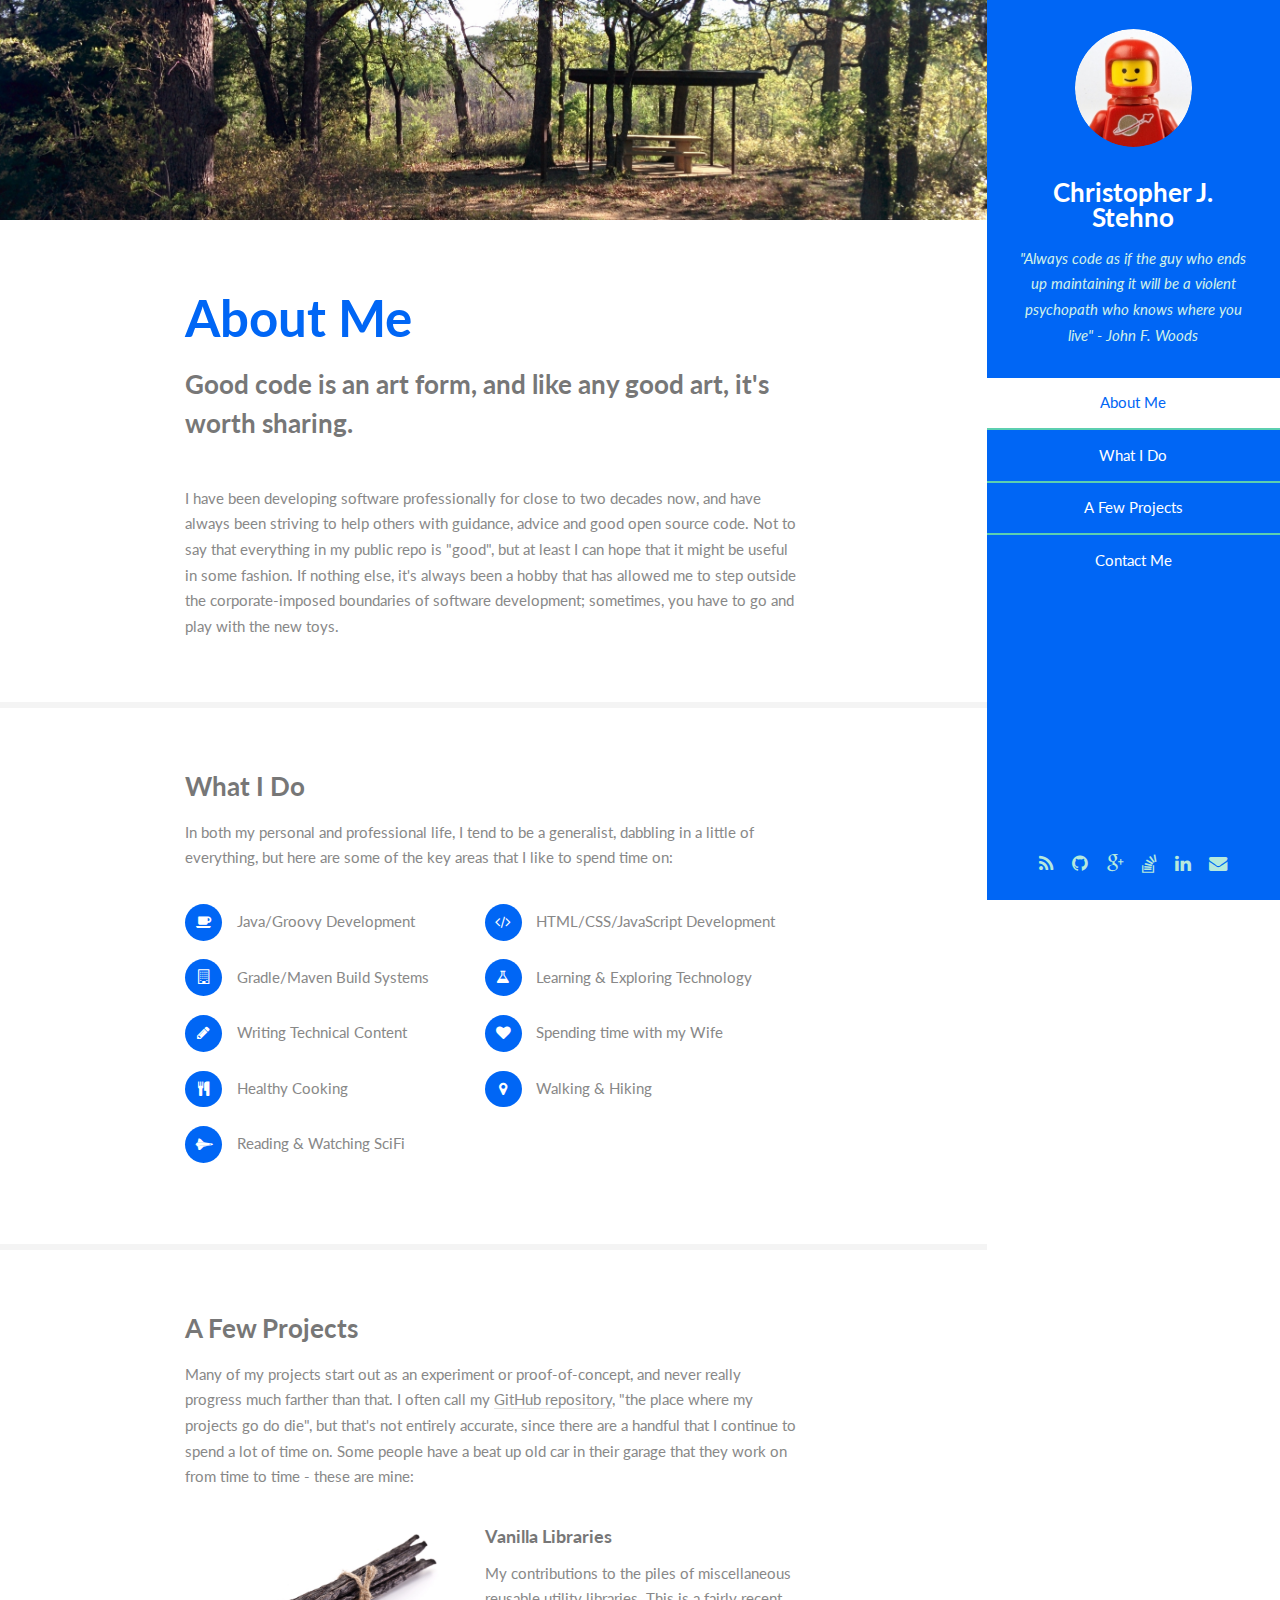
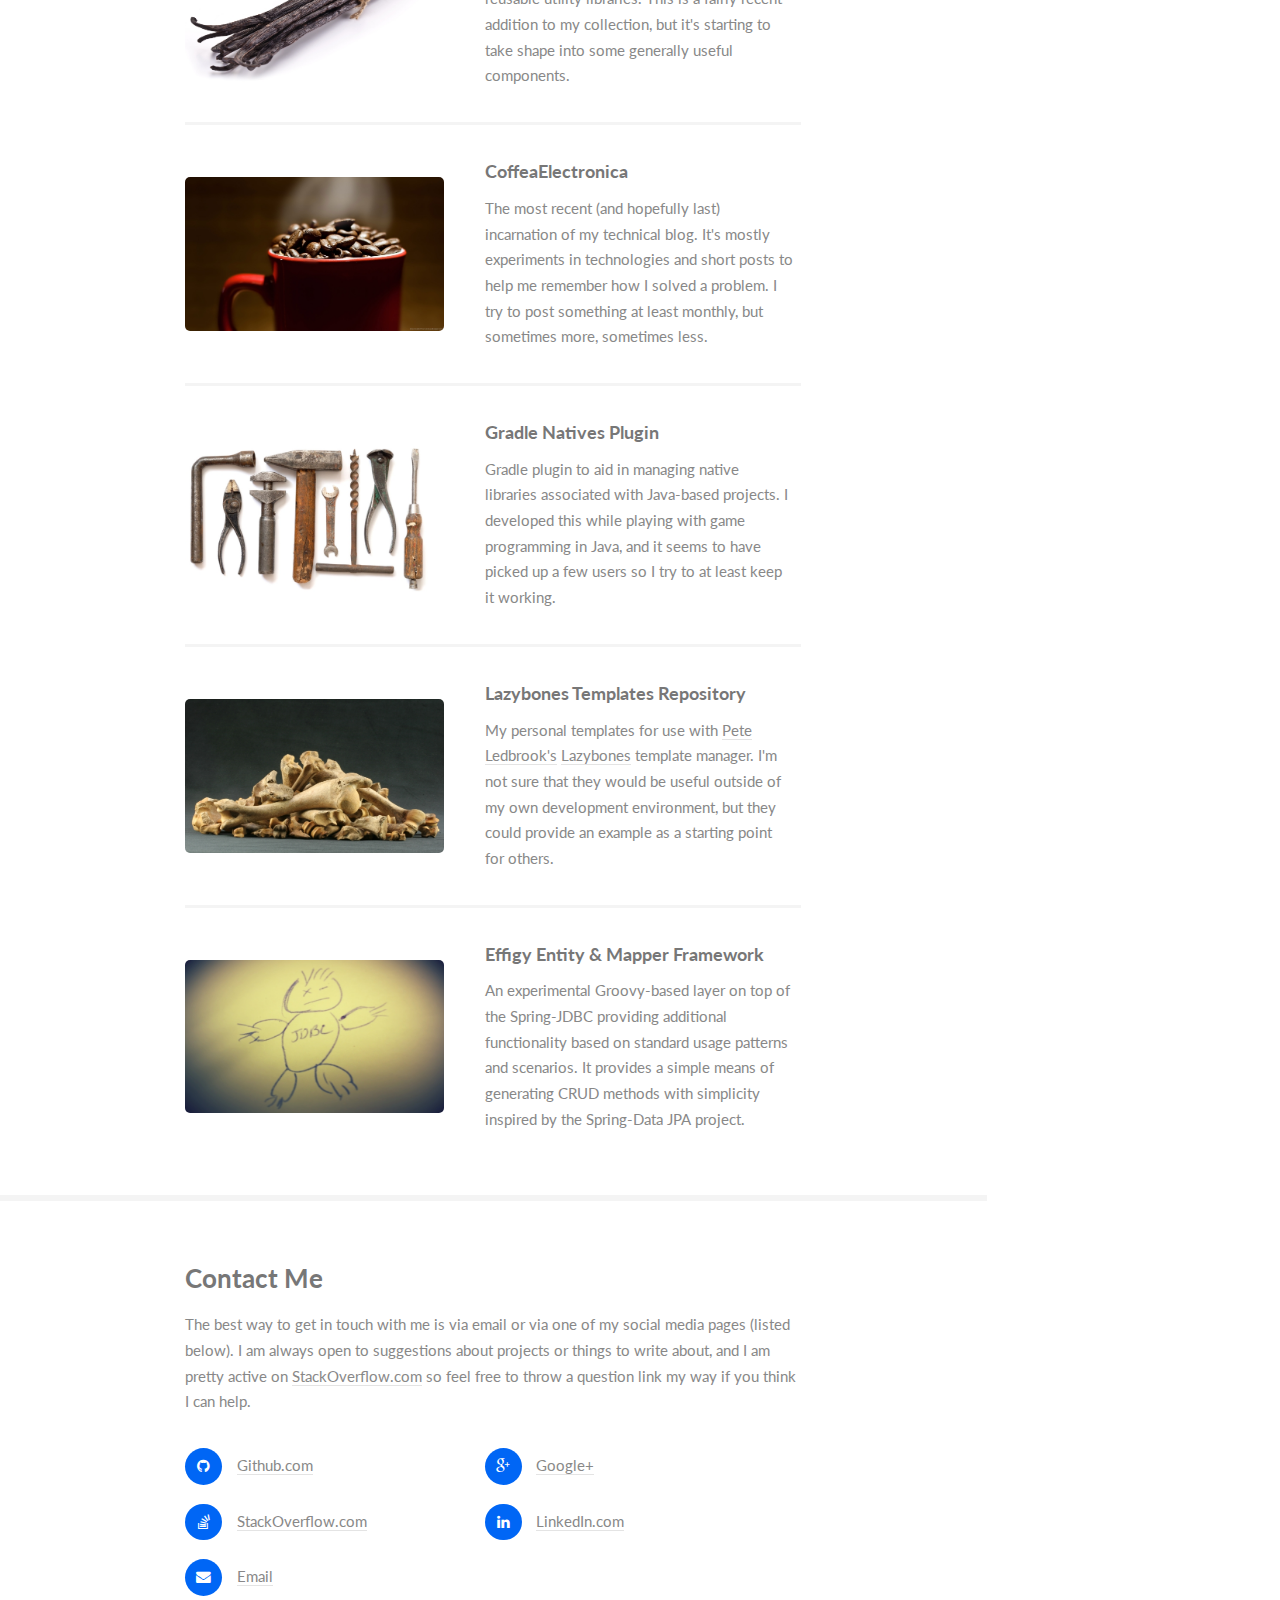
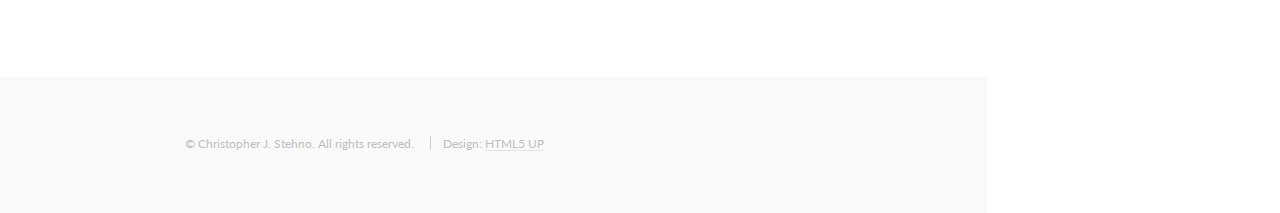
==== commit ee75e035: "Updated index" ====
--- a/index.html
+++ b/index.html
@@ -93,6 +93,7 @@
 									<li class="fa-building-o">Gradle/Maven Build Systems</li>
 									<li class="fa-flask">Learning &amp; Exploring Technology</li>
 									<li class="fa-pencil">Writing Technical Content</li>
+									<li class="fa-heart">Spending time with my Wife</li>
 									<li class="fa-cutlery">Healthy Cooking</li>
 									<li class="fa-map-marker">Walking &amp; Hiking</li>
 									<li class="fa-space-shuttle">Reading &amp; Watching SciFi</li>
@@ -110,13 +111,13 @@
                                 from time to time - these are mine:</p>
 								<div class="features">
 									<article>
-										<a href="http://cjstehno.github.io/effigy/" class="image"><img src="images/effigy.jpg" alt="" /></a>
+										<a href="http://cjstehno.github.io/vanilla/" class="image"><img src="images/vanilla.jpg" alt="" /></a>
 										<div class="inner">
-											<h4><a href="http://cjstehno.github.io/effigy/">Effigy Entity &amp; Mapper Framework</a></h4>
-											<p>Groovy-based layer on top of the Spring-JDBC providing additional functionality based on standard usage patterns and scenarios. 
-                                            It provides a simple means of generating CRUD methods with simplicity inspired by the Spring-Data JPA project.</p>
+											<h4><a href="http://cjstehno.github.io/vanilla/">Vanilla Libraries</a></h4>
+											<p>My contributions to the piles of miscellaneous reusable utility libraries. This is a fairly recent addition to my 
+                                            collection, but it's starting to take shape into some generally useful components.</p>
 										</div>
-									</article>
+									</article>								
 									<article>
 										<a href="http://coffeaelectronica.com/" class="image"><img src="images/coffea.jpg" alt="" /></a>
 										<div class="inner">
@@ -133,14 +134,6 @@
                                             with game programming in Java, and it seems to have picked up a few users so I try to at least keep it working.</p>
 										</div>
 									</article>
-									<article>
-										<a href="http://cjstehno.github.io/vanilla/" class="image"><img src="images/vanilla.jpg" alt="" /></a>
-										<div class="inner">
-											<h4><a href="http://cjstehno.github.io/vanilla/">Vanilla Libraries</a></h4>
-											<p>My contributions to the piles of miscellaneous reusable utility libraries. This is a fairly recent addition to my 
-                                            collection, but it's starting to take shape into some generally useful components.</p>
-										</div>
-									</article>
                                     <article>
 										<a href="https://github.com/cjstehno/lazybones-templates" class="image"><img src="images/bones.jpg" alt="" /></a>
 										<div class="inner">
@@ -151,6 +144,14 @@
 												starting point for others.</p>
 										</div>
 									</article>
+									<article>
+										<a href="http://cjstehno.github.io/effigy/" class="image"><img src="images/effigy.jpg" alt="" /></a>
+										<div class="inner">
+											<h4><a href="http://cjstehno.github.io/effigy/">Effigy Entity &amp; Mapper Framework</a></h4>
+											<p>An experimental Groovy-based layer on top of the Spring-JDBC providing additional functionality based on standard usage patterns and scenarios. 
+                                            It provides a simple means of generating CRUD methods with simplicity inspired by the Spring-Data JPA project.</p>
+										</div>
+									</article>									
 								</div>
 							</div>
 						</section>
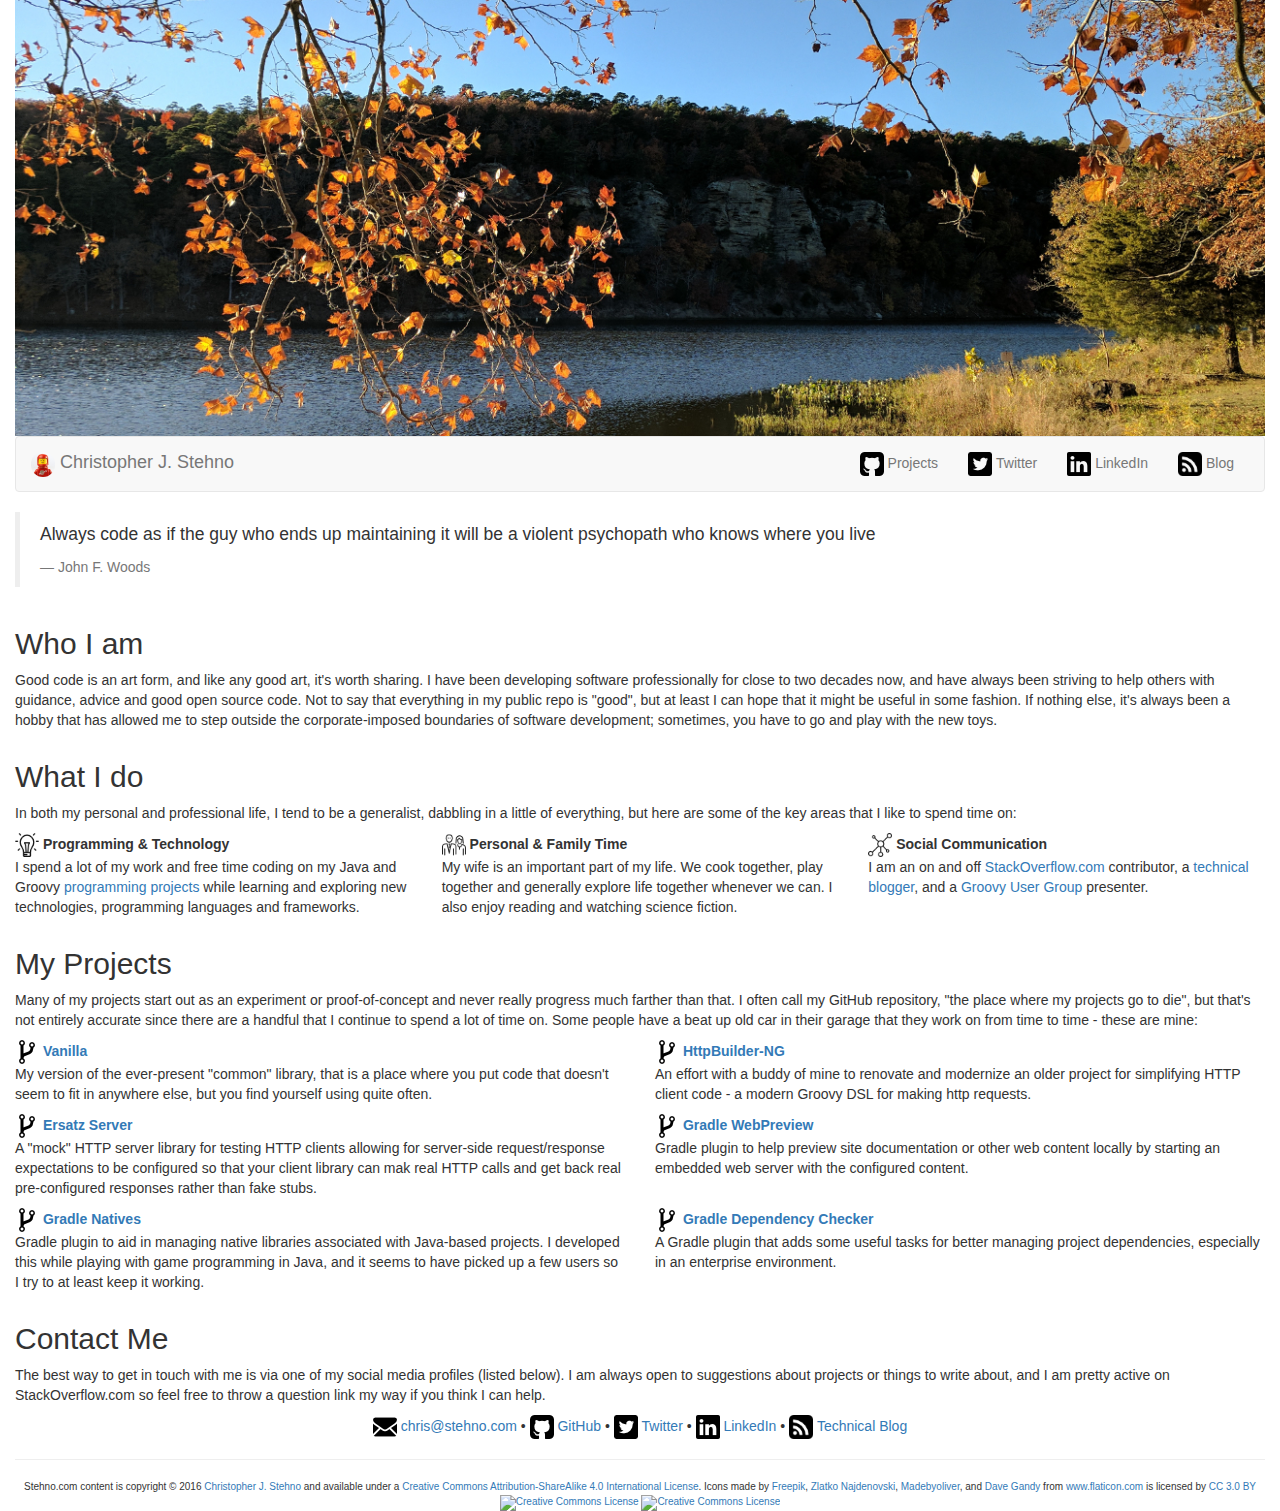
==== commit 5b1279d3: "Updated site" ====
--- a/index.html
+++ b/index.html
@@ -1,191 +1,190 @@
- <!DOCTYPE HTML>
-<!--
-	Read Only by HTML5 UP
-	html5up.net | @n33co
-	Free for personal and commercial use under the CCA 3.0 license (html5up.net/license)
--->
-<html>
-	<head>
-		<title>Christopher J. Stehno</title>
-		<meta http-equiv="content-type" content="text/html; charset=utf-8" />
-		<meta name="description" content="" />
-		<meta name="keywords" content="" />
-		<!--[if lte IE 8]><script src="css/ie/html5shiv.js"></script><![endif]-->
-		<script src="js/jquery.min.js"></script>
-		<script src="js/jquery.scrollzer.min.js"></script>
-		<script src="js/jquery.scrolly.min.js"></script>
-		<script src="js/skel.min.js"></script>
-		<script src="js/skel-layers.min.js"></script>
-		<script src="js/init.js"></script>
-        <script>
-          (function(i,s,o,g,r,a,m){i['GoogleAnalyticsObject']=r;i[r]=i[r]||function(){
-          (i[r].q=i[r].q||[]).push(arguments)},i[r].l=1*new Date();a=s.createElement(o),
-          m=s.getElementsByTagName(o)[0];a.async=1;a.src=g;m.parentNode.insertBefore(a,m)
-          })(window,document,'script','//www.google-analytics.com/analytics.js','ga');
+<!DOCTYPE html>
+<html lang="en">
+  <head>
+    <meta charset="utf-8">
+    <meta http-equiv="X-UA-Compatible" content="IE=edge">
+    <meta name="viewport" content="width=device-width, initial-scale=1">
+    <!-- The above 3 meta tags *must* come first in the head; any other head content must come *after* these tags -->
+    <title>Stehno.com</title>
 
-          ga('create', 'UA-61979832-1', 'auto');
-          ga('send', 'pageview');
+    <!-- Bootstrap -->
+    <link href="css/bootstrap.min.css" rel="stylesheet">
 
-        </script>        
-		<noscript>
-			<link rel="stylesheet" href="css/skel.css" />
-			<link rel="stylesheet" href="css/style.css" />
-			<link rel="stylesheet" href="css/style-xlarge.css" />
-		</noscript>
-		<!--[if lte IE 8]><link rel="stylesheet" href="css/ie/v8.css" /><![endif]-->
-	</head>
-	<body>
-		<div id="wrapper">
+    <!-- HTML5 shim and Respond.js for IE8 support of HTML5 elements and media queries -->
+    <!-- WARNING: Respond.js doesn't work if you view the page via file:// -->
+    <!--[if lt IE 9]>
+      <script src="https://oss.maxcdn.com/html5shiv/3.7.3/html5shiv.min.js"></script>
+      <script src="https://oss.maxcdn.com/respond/1.4.2/respond.min.js"></script>
+    <![endif]-->
+  </head>
+  <body>
+  
+<div class="container-fluid">
 
-			<!-- Header -->
-				<section id="header" class="skel-layers-fixed">
-					<header>
-						<span class="image avatar"><img src="images/avatar.jpg" alt="" /></span>
-						<h1 id="logo"><a href="#">Christopher J. Stehno</a></h1>
-						<p>"Always code as if the guy who ends up maintaining it will be a violent psychopath who knows where you live" - John F. Woods</p>
-					</header>
-					<nav id="nav">
-						<ul>
-							<li><a href="#one" class="active">About Me</a></li>
-							<li><a href="#two">What I Do</a></li>
-							<li><a href="#three">A Few Projects</a></li>
-							<li><a href="#four">Contact Me</a></li>
-						</ul>
-					</nav>
-					<footer>
-						<ul class="icons">
-							<li><a href="http://coffeaelectronica.com" class="icon fa-rss" title="Blog"><span class="label">Blog</span></a></li>
-							<li><a href="https://github.com/cjstehno" class="icon fa-github" title="GitHub"><span class="label">Github</span></a></li>
-							<li><a href="https://plus.google.com/+ChristopherStehno" class="icon fa-google-plus" title="Google+"><span class="label">G+</span></a></li>
-							<li><a href="http://stackoverflow.com/users/135294/cjstehno" class="icon fa-stack-overflow" title="StackOverflow"><span class="label">StackOverflow</span></a></li>
-							<li><a href="https://www.linkedin.com/in/christopherjstehno" class="icon fa-linkedin" title="LinkedIn"><span class="label">LinkedIn</span></a></li>
-							<li><a href="mailto:chris@stehno.com" class="icon fa-envelope" title="Email"><span class="label">Email</span></a></li>
-						</ul>
-					</footer>
-				</section>
+    <div class="row">
+        <div class="col-lg-12 col-md-12 col-sm-12">
+            <img src="img/banner.jpg" class="img-responsive" />
+        </div>
+    </div>
 
-			<!-- Main -->
-				<div id="main">
+    <nav class="navbar navbar-default">
+        <div class="container-fluid">
+            <!-- Brand and toggle get grouped for better mobile display -->
+            <div class="navbar-header">
+                <button type="button" class="navbar-toggle collapsed" data-toggle="collapse" data-target="#bs-example-navbar-collapse-1" aria-expanded="false">
+                    <span class="sr-only">Toggle navigation</span>
+                    <span class="icon-bar"></span>
+                    <span class="icon-bar"></span>
+                    <span class="icon-bar"></span>
+                </button>
+                <div class="navbar-brand">
+                    <img src="img/cstehno-icon.jpg" class="img-circle pull-left" style="width:24px;"/>&nbsp;Christopher J. Stehno
+                </div>
+            </div>
 
-					<!-- One -->
-						<section id="one">
-							<div class="container">
-								<header class="major">
-									<h2>About Me</h2>
-									<p>Good code is an art form, and like any good art, it's worth sharing.</p>
-								</header>
-								<p>I have been developing software professionally for close to two decades now, and have always been striving to help others with 
-                                guidance, advice and good open source code. Not to say that everything in my public repo is "good", but at least I can hope that 
-                                it might be useful in some fashion. If nothing else, it's always been a hobby that has allowed me to step outside the corporate-imposed
-                                boundaries of software development; sometimes, you have to go and play with the new toys.</p>
-							</div>
-						</section>
+            <!-- Collect the nav links, forms, and other content for toggling -->
+            <div class="collapse navbar-collapse" id="bs-example-navbar-collapse-1">
+                <ul class="nav navbar-nav navbar-right">
+                    <li><a href="https://github.com/cjstehno" target="_blank" title="My Projects"><img src="img/github-sign.png" />&nbsp;Projects</a></li>
+                    <li><a href="https://twitter.com/chrisstehno" target="_blank" title="@chrisstehno"><img src="img/twitter-logo-on-black-background.png" />&nbsp;Twitter</a></li>
+                    <li><a href="https://www.linkedin.com/in/christopherjstehno" target="_blank" title="LinkedIn"><img src="img/linkedin-logo.png" />&nbsp;LinkedIn</a></li>
+                    <li><a href="http://coffeaelectronica.com" target="_blank" title="My Blog"><img src="img/rss-feed-button.png" style="width:24px;"/>&nbsp;Blog</a></li>
+                </ul>
+            </div><!-- /.navbar-collapse -->
+        </div><!-- /.container-fluid -->
+    </nav>
 
-					<!-- Two -->
-						<section id="two">
-							<div class="container">
-								<h3>What I Do</h3>
-								<p>In both my personal and professional life, I tend to be a generalist, dabbling in a little of everything, but here are some of 
-                                the key areas that I like to spend time on:</p>
-								<ul class="feature-icons">
-									<li class="fa-coffee">Java/Groovy Development</li>
-									<li class="fa-code">HTML/CSS/JavaScript Development</li>
-									<li class="fa-building-o">Gradle/Maven Build Systems</li>
-									<li class="fa-flask">Learning &amp; Exploring Technology</li>
-									<li class="fa-pencil">Writing Technical Content</li>
-									<li class="fa-heart">Spending time with my Wife</li>
-									<li class="fa-cutlery">Healthy Cooking</li>
-									<li class="fa-map-marker">Walking &amp; Hiking</li>
-									<li class="fa-space-shuttle">Reading &amp; Watching SciFi</li>
-								</ul>
-							</div>
-						</section>
-                        
-					<!-- Three -->
-						<section id="three">
-							<div class="container">
-								<h3>A Few Projects</h3>
-								<p>Many of my projects start out as an experiment or proof-of-concept, and never really progress much farther than that. I often call 
-                                my <a href="https://github.com/cjstehno">GitHub repository</a>, "the place where my projects go do die", but that's not entirely accurate, 
-                                since there are a handful that I continue to spend a lot of time on. Some people have a beat up old car in their garage that they work on 
-                                from time to time - these are mine:</p>
-								<div class="features">
-									<article>
-										<a href="http://cjstehno.github.io/vanilla/" class="image"><img src="images/vanilla.jpg" alt="" /></a>
-										<div class="inner">
-											<h4><a href="http://cjstehno.github.io/vanilla/">Vanilla Libraries</a></h4>
-											<p>My contributions to the piles of miscellaneous reusable utility libraries. This is a fairly recent addition to my 
-                                            collection, but it's starting to take shape into some generally useful components.</p>
-										</div>
-									</article>								
-									<article>
-										<a href="http://coffeaelectronica.com/" class="image"><img src="images/coffea.jpg" alt="" /></a>
-										<div class="inner">
-											<h4><a href="http://coffeaelectronica.com/">CoffeaElectronica</a></h4>
-											<p>The most recent (and hopefully last) incarnation of my technical blog. It's mostly experiments in technologies and short posts 
-                                            to help me remember how I solved a problem. I try to post something at least monthly, but sometimes more, sometimes less.</p>
-										</div>
-									</article>
-									<article>
-										<a href="http://cjstehno.github.io/gradle-natives/" class="image"><img src="images/tools.jpg" alt="" /></a>
-										<div class="inner">
-											<h4><a href="http://cjstehno.github.io/gradle-natives/">Gradle Natives Plugin</a></h4>
-											<p>Gradle plugin to aid in managing native libraries associated with Java-based projects. I developed this while playing 
-                                            with game programming in Java, and it seems to have picked up a few users so I try to at least keep it working.</p>
-										</div>
-									</article>
-                                    <article>
-										<a href="https://github.com/cjstehno/lazybones-templates" class="image"><img src="images/bones.jpg" alt="" /></a>
-										<div class="inner">
-											<h4><a href="https://github.com/cjstehno/lazybones-templates">Lazybones Templates Repository</a></h4>
-											<p>My personal templates for use with <a href="https://github.com/pledbrook">Pete Ledbrook's</a>
-												<a href="https://github.com/pledbrook/lazybones">Lazybones</a> template manager. I'm not sure that they
-												would be useful outside of my own development environment, but they could provide an example as a
-												starting point for others.</p>
-										</div>
-									</article>
-									<article>
-										<a href="http://cjstehno.github.io/effigy/" class="image"><img src="images/effigy.jpg" alt="" /></a>
-										<div class="inner">
-											<h4><a href="http://cjstehno.github.io/effigy/">Effigy Entity &amp; Mapper Framework</a></h4>
-											<p>An experimental Groovy-based layer on top of the Spring-JDBC providing additional functionality based on standard usage patterns and scenarios. 
-                                            It provides a simple means of generating CRUD methods with simplicity inspired by the Spring-Data JPA project.</p>
-										</div>
-									</article>									
-								</div>
-							</div>
-						</section>
+    <div class="row">
+        <div class="col-lg-12 col-md-12 col-sm-12">
+            <blockquote>
+                <p>Always code as if the guy who ends up maintaining it will be a violent psychopath who knows where you live</p>
+                <footer>John F. Woods</footer>
+            </blockquote>
+        </div>
+    </div>
 
-					<!-- Four -->
-						<section id="four">
-							<div class="container">
-								<h3>Contact Me</h3>
-								<p>The best way to get in touch with me is via email or via one of my social media pages (listed below). I am always
-									open to suggestions about projects or things to write about, and I am pretty active on
-									<a href="http://stackoverflow.com">StackOverflow.com</a> so feel free to throw a question link my way if you think
-									I can help.</p>
-								<ul class="feature-icons">
-									<li class="fa-github"><a href="https://github.com/cjstehno" title="GitHub">Github.com</a></li>
-									<li class="fa-google-plus"><a href="https://plus.google.com/+ChristopherStehno" title="Google+">Google+</a></li>
-									<li class="fa-stack-overflow"><a href="http://stackoverflow.com/users/135294/cjstehno" title="StackOverflow">StackOverflow.com</a></li>
-									<li class="fa-linkedin"><a href="https://www.linkedin.com/in/christopherjstehno" title="LinkedIn">LinkedIn.com</a></li>
-									<li class="fa-envelope"><a href="mailto:chris@stehno.com" title="Email">Email</a></li>
-								</ul>
-							</div>
-						</section>
+    <div class="row">
+        <div class="col-lg-12 col-md-12 col-sm-12">
+            <h2>Who I am</h2>
 
-				</div>
+            <p>Good code is an art form, and like any good art, it's worth sharing. I have been developing software professionally for close to two decades now, and have always been striving to help
+                others with guidance, advice and good open source code. Not to say that everything in my public repo is "good", but at least I can hope that it might be useful in some fashion. If
+                nothing else, it's always been a hobby that has allowed me to step outside the corporate-imposed boundaries of software development; sometimes, you have to go and play with the new
+                toys.</p>
+        </div>
+    </div>
 
-			<!-- Footer -->
-				<section id="footer">
-					<div class="container">
-						<ul class="copyright">
-							<li>&copy; Christopher J. Stehno. All rights reserved.</li>
-                            <li>Design: <a href="http://html5up.net">HTML5 UP</a></li>
-						</ul>
-					</div>
-				</section>
+    <div class="row">
+        <div class="col-lg-12 col-md-12 col-sm-12">
+            <h2>What I do</h2>
 
-		</div>
-	</body>
-</html>+            <p>In both my personal and professional life, I tend to be a generalist, dabbling in a little of everything, but here are some of the key areas that I like to spend time on:</p>
+        </div>
+    </div>
+
+    <div class="row">
+        <div class="col-lg-4 col-md-4 col-sm-4">
+            <img src="img/idea.png" style="width: 24px;" /> </span><strong>Programming & Technology</strong>
+            <p>I spend a lot of my work and free time coding on my Java and Groovy <a href="https://github.com/cjstehno">programming projects</a> while learning and exploring new technologies,
+                programming languages and frameworks.</p>
+        </div>
+        <div class="col-lg-4 col-md-4 col-sm-4">
+            <img src="img/parents.png" style="width: 24px;" /> <strong>Personal & Family Time</strong>
+            <p>My wife is an important part of my life. We cook together, play together and generally explore life together whenever we can. I also enjoy reading and watching science fiction.</p>
+        </div>
+        <div class="col-lg-4 col-md-4 col-sm-4">
+            <img src="img/network.png" style="width: 24px;" /> <strong>Social Communication</strong>
+            <p>I am an on and off <a href="http://stackoverflow.com/users/135294/cjstehno">StackOverflow.com</a> contributor, a <a href="http://coffeaelectronica.com">technical blogger</a>, and a
+                <a href="http://dfw2gug.org/">Groovy User Group</a> presenter.</p>
+        </div>
+    </div>
+
+    <div class="row">
+        <div class="col-lg-12 col-md-12 col-sm-12">
+            <h2>My Projects</h2>
+
+            <p>Many of my projects start out as an experiment or proof-of-concept and never really progress much farther than that. I often call my GitHub repository, "the place where my projects go
+                to die", but that's not entirely accurate since there are a handful that I continue to spend a lot of time on. Some people have a beat up old car in their garage that they work on from
+                time to time - these are mine:</p>
+        </div>
+    </div>
+
+    <div class="row">
+        <div class="col-lg-6 col-md-6 col-sm-6">
+            <img src="img/code-fork-symbol.png" /> <strong><a href="http://stehno.com/vanilla/" target="_blank">Vanilla</a></strong>
+            <p>My version of the ever-present "common" library, that is a place where you put code that doesn't seem to fit in anywhere else, but you find yourself using quite often.</p>
+        </div>
+        <div class="col-lg-6 col-md-6 col-sm-6">
+            <img src="img/code-fork-symbol.png" /> <strong><a href="https://http-builder-ng.github.io/http-builder-ng/" target="_blank">HttpBuilder-NG</a></strong>
+            <p>An effort with a buddy of mine to renovate and modernize an older project for simplifying HTTP client code - a modern Groovy DSL for making http requests.</p>
+        </div>
+    </div>
+
+    <div class="row">
+        <div class="col-lg-6 col-md-6 col-sm-6">
+            <img src="img/code-fork-symbol.png" /> <strong><a href="http://stehno.com/ersatz/" target="_blank">Ersatz Server</a></strong>
+            <p>A "mock" HTTP server library for testing HTTP clients allowing for server-side request/response expectations to be configured so that your client library can mak real HTTP calls and get
+                back real pre-configured responses rather than fake stubs.</p>
+        </div>
+        <div class="col-lg-6 col-md-6 col-sm-6">
+            <img src="img/code-fork-symbol.png" /> <strong><a href="https://github.com/cjstehno/gradle-webpreview-plugin" target="_blank">Gradle WebPreview</a></strong>
+            <p>Gradle plugin to help preview site documentation or other web content locally by starting an embedded web server with the configured content.</p>
+        </div>
+    </div>
+
+    <div class="row">
+        <div class="col-lg-6 col-md-6 col-sm-6">
+            <img src="img/code-fork-symbol.png" /> <strong><a href="http://stehno.com/gradle-natives/" target="_blank">Gradle Natives</a></strong>
+            <p>Gradle plugin to aid in managing native libraries associated with Java-based projects. I developed this while playing with game programming in Java, and it seems to have picked up a few
+                users so I try to at least keep it working.</p>
+        </div>
+        <div class="col-lg-6 col-md-6 col-sm-6">
+            <img src="img/code-fork-symbol.png" /> <strong><a href="http://stehno.com/dependency-checker/" target="_blank">Gradle Dependency Checker</a></strong>
+            <p>A Gradle plugin that adds some useful tasks for better managing project dependencies, especially in an enterprise environment.</p>
+        </div>
+    </div>
+
+    <div class="row">
+        <div class="col-lg-12 col-md-12 col-sm-12">
+            <h2>Contact Me</h2>
+
+            <p>The best way to get in touch with me is via one of my social media profiles (listed below). I am always open to suggestions about projects or things to write about, and I am pretty
+                active on StackOverflow.com so feel free to throw a question link my way if you think I can help.</p>
+
+            <div style="text-align:center;">
+                <span><a href="mailto:chris@stehno.com"><img src="img/black-back-closed-envelope-shape.png" />&nbsp;chris@stehno.com</a></span> &bull;
+                <span><a href="https://github.com/cjstehno" target="_blank"><img src="img/github-sign.png" />&nbsp;GitHub</a></span> &bull;
+                <span><a href="https://twitter.com/chrisstehno" target="_blank"><img src="img/twitter-logo-on-black-background.png" />&nbsp;Twitter</a></span> &bull;
+                <span><a href="https://www.linkedin.com/in/christopherjstehno" target="_blank"><img src="img/linkedin-logo.png" />&nbsp;LinkedIn</a></span> &bull;
+                <span><a href="http://coffeaelectronica.com" target="_blank"><img src="img/rss-feed-button.png" style="width:24px;"/>&nbsp;Technical Blog</a></span>
+            </div>
+
+        </div>
+    </div>
+
+    <div class="row">
+        <div class="col-lg-12 col-md-12 col-sm-12">
+            <hr />
+            <div style="text-align:center;font-size: x-small;">
+                Stehno.com content is copyright &copy; 2016 <a href="http://stehno.com">Christopher J. Stehno</a> and available under a <a rel="license" href="http://creativecommons.org/licenses/by-sa/4.0/">Creative
+                Commons Attribution-ShareAlike 4.0 International License</a>. Icons made by <a href="http://www.freepik.com" title="Freepik">Freepik</a>,
+                <a href="http://www.flaticon.com/authors/zlatko-najdenovski" title="Zlatko Najdenovski">Zlatko Najdenovski</a>,
+                <a href="http://www.flaticon.com/authors/madebyoliver" title="Madebyoliver">Madebyoliver</a>, and
+                <a href="http://www.flaticon.com/authors/dave-gandy" title="Dave Gandy">Dave Gandy</a> from <a href="http://www.flaticon.com" title="Flaticon">www.flaticon.com</a> is licensed by
+                <a href="http://creativecommons.org/licenses/by/3.0/" title="Creative Commons BY 3.0" target="_blank">CC 3.0 BY</a><br/>
+                <a rel="license" href="http://creativecommons.org/licenses/by-sa/4.0/"><img alt="Creative Commons License" style="border-width:0" src="https://i.creativecommons.org/l/by-sa/4.0/88x31.png" /></a>
+                <a rel="license" href="http://creativecommons.org/licenses/by/3.0/"><img alt="Creative Commons License" style="border-width:0" src="https://licensebuttons.net/l/by/3.0/88x31.png" /></a>
+            </div>
+        </div>
+    </div>
+
+</div>
+
+    <!-- jQuery (necessary for Bootstrap's JavaScript plugins) -->
+    <script src="https://ajax.googleapis.com/ajax/libs/jquery/1.12.4/jquery.min.js"></script>
+    <!-- Include all compiled plugins (below), or include individual files as needed -->
+    <script src="js/bootstrap.min.js"></script>
+  </body>
+</html>
+
+
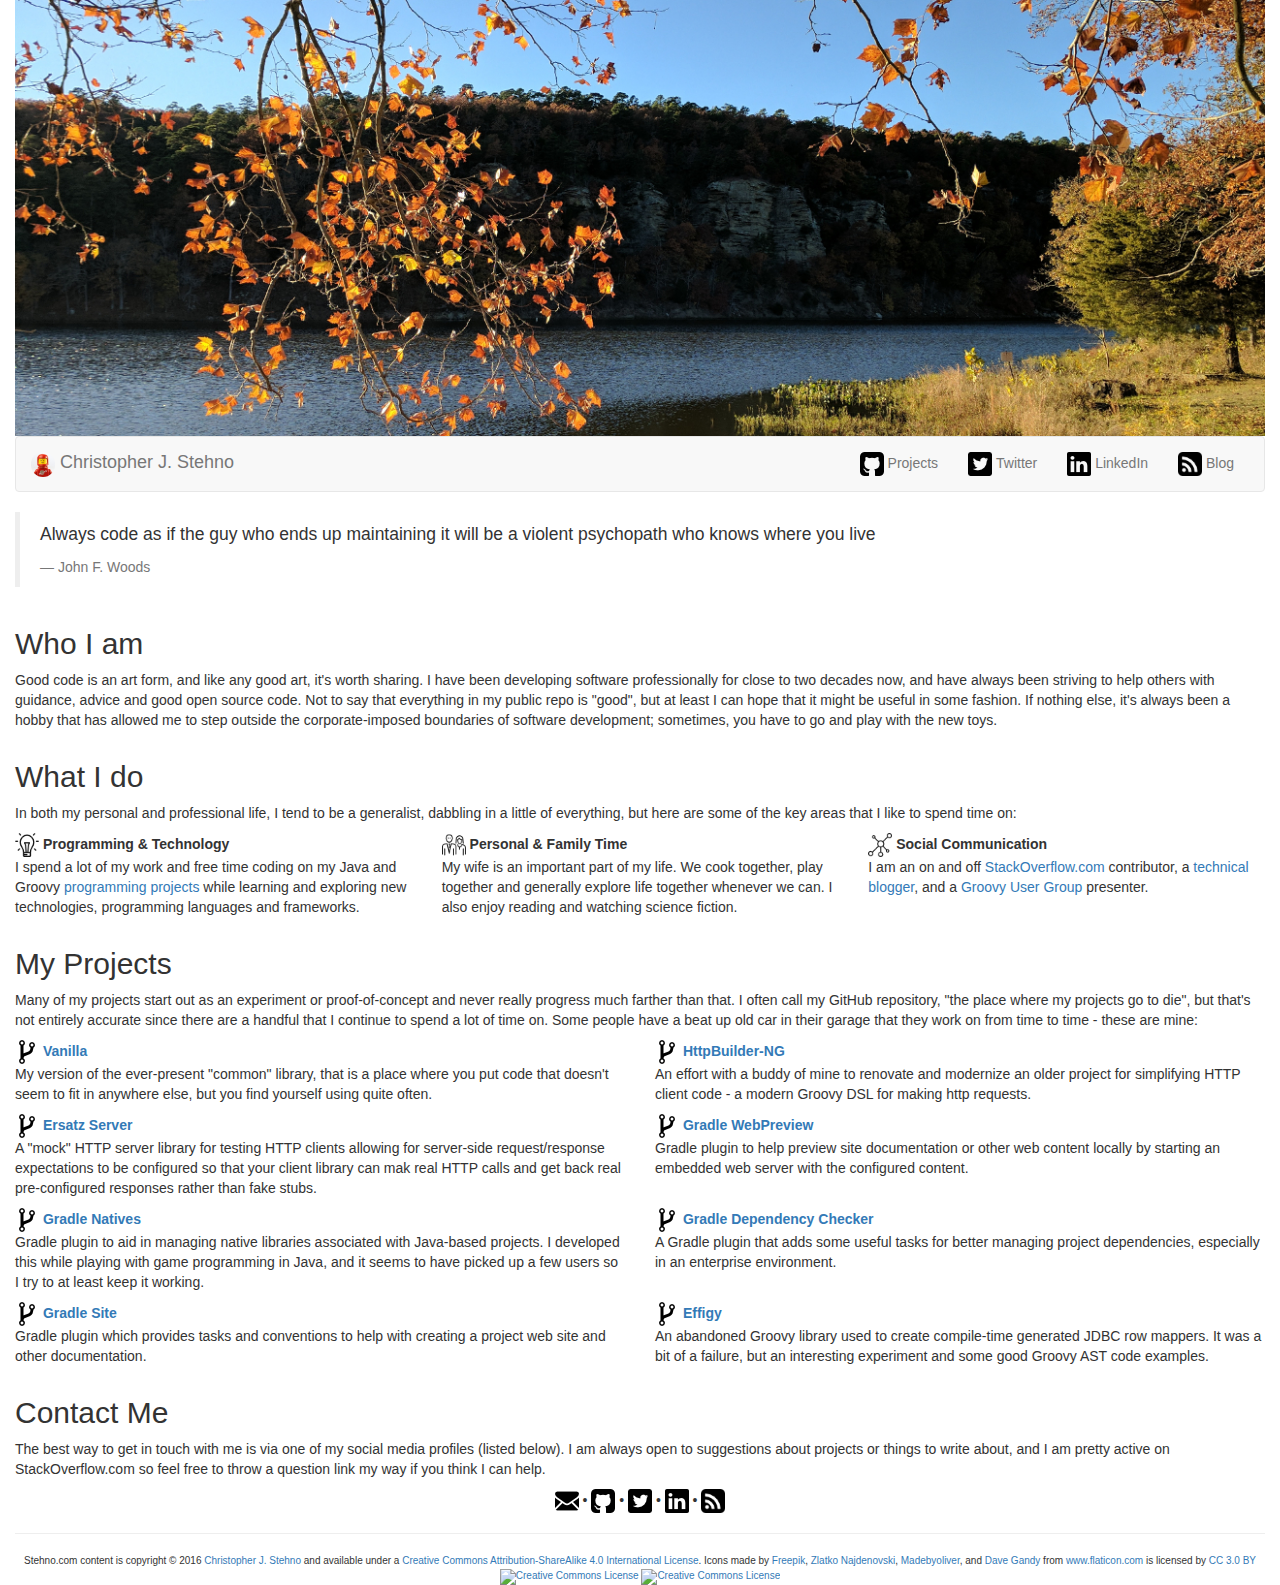
==== commit b35e457e: "updated projects" ====
--- a/index.html
+++ b/index.html
@@ -18,7 +18,7 @@
     <![endif]-->
   </head>
   <body>
-  
+
 <div class="container-fluid">
 
     <div class="row">
@@ -145,6 +145,17 @@
     </div>
 
     <div class="row">
+        <div class="col-lg-6 col-md-6 col-sm-6">
+            <img src="img/code-fork-symbol.png" /> <strong><a href="http://stehno.com/gradle-site/" target="_blank">Gradle Site</a></strong>
+            <p>Gradle plugin which provides tasks and conventions to help with creating a project web site and other documentation.</p>
+        </div>
+        <div class="col-lg-6 col-md-6 col-sm-6">
+            <img src="img/code-fork-symbol.png" /> <strong><a href="http://stehno.com/effigy/" target="_blank">Effigy</a></strong>
+            <p>An abandoned Groovy library used to create compile-time generated JDBC row mappers. It was a bit of a failure, but an interesting experiment and some good Groovy AST code examples.</p>
+        </div>
+    </div>
+
+    <div class="row">
         <div class="col-lg-12 col-md-12 col-sm-12">
             <h2>Contact Me</h2>
 
@@ -152,11 +163,11 @@
                 active on StackOverflow.com so feel free to throw a question link my way if you think I can help.</p>
 
             <div style="text-align:center;">
-                <span><a href="mailto:chris@stehno.com"><img src="img/black-back-closed-envelope-shape.png" />&nbsp;chris@stehno.com</a></span> &bull;
-                <span><a href="https://github.com/cjstehno" target="_blank"><img src="img/github-sign.png" />&nbsp;GitHub</a></span> &bull;
-                <span><a href="https://twitter.com/chrisstehno" target="_blank"><img src="img/twitter-logo-on-black-background.png" />&nbsp;Twitter</a></span> &bull;
-                <span><a href="https://www.linkedin.com/in/christopherjstehno" target="_blank"><img src="img/linkedin-logo.png" />&nbsp;LinkedIn</a></span> &bull;
-                <span><a href="http://coffeaelectronica.com" target="_blank"><img src="img/rss-feed-button.png" style="width:24px;"/>&nbsp;Technical Blog</a></span>
+                <span><a href="mailto:chris@stehno.com" title="chris@stehno.com"><img src="img/black-back-closed-envelope-shape.png" /></a></span> &bull;
+                <span><a href="https://github.com/cjstehno" title="https://github.com/cjstehno" target="_blank"><img src="img/github-sign.png" /></a></span> &bull;
+                <span><a href="https://twitter.com/chrisstehno" title="https://twitter.com/chrisstehno" target="_blank"><img src="img/twitter-logo-on-black-background.png" /></a></span> &bull;
+                <span><a href="https://www.linkedin.com/in/christopherjstehno" title="https://www.linkedin.com/in/christopherjstehno" target="_blank"><img src="img/linkedin-logo.png" /></a></span> &bull;
+                <span><a href="http://coffeaelectronica.com" title="http://coffeaelectronica.com" target="_blank"><img src="img/rss-feed-button.png" style="width:24px;"/></a></span>
             </div>
 
         </div>
@@ -186,5 +197,3 @@
     <script src="js/bootstrap.min.js"></script>
   </body>
 </html>
-
-
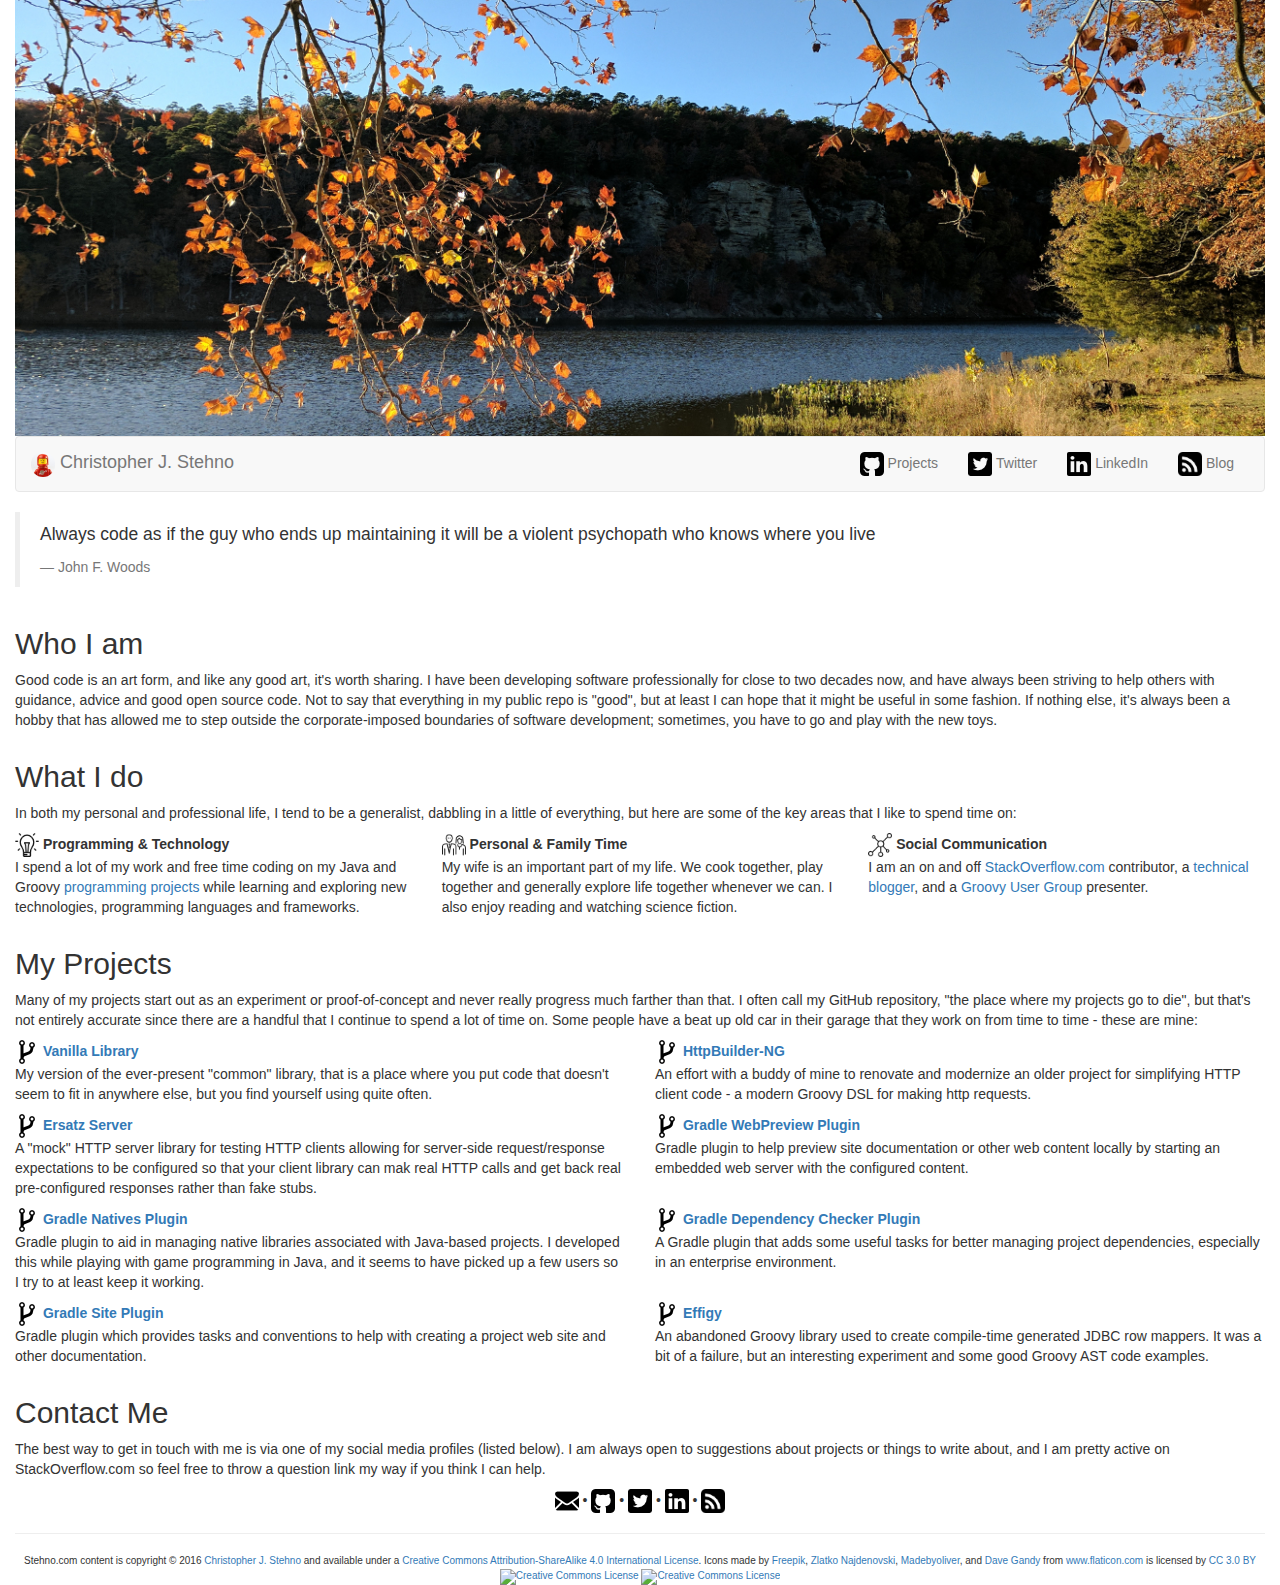
==== commit 11f69ce2: "updated" ====
--- a/index.html
+++ b/index.html
@@ -111,7 +111,7 @@
 
     <div class="row">
         <div class="col-lg-6 col-md-6 col-sm-6">
-            <img src="img/code-fork-symbol.png" /> <strong><a href="http://stehno.com/vanilla/" target="_blank">Vanilla</a></strong>
+            <img src="img/code-fork-symbol.png" /> <strong><a href="http://stehno.com/vanilla/" target="_blank">Vanilla Library</a></strong>
             <p>My version of the ever-present "common" library, that is a place where you put code that doesn't seem to fit in anywhere else, but you find yourself using quite often.</p>
         </div>
         <div class="col-lg-6 col-md-6 col-sm-6">
@@ -127,26 +127,26 @@
                 back real pre-configured responses rather than fake stubs.</p>
         </div>
         <div class="col-lg-6 col-md-6 col-sm-6">
-            <img src="img/code-fork-symbol.png" /> <strong><a href="https://github.com/cjstehno/gradle-webpreview-plugin" target="_blank">Gradle WebPreview</a></strong>
+            <img src="img/code-fork-symbol.png" /> <strong><a href="https://github.com/cjstehno/gradle-webpreview-plugin" target="_blank">Gradle WebPreview Plugin</a></strong>
             <p>Gradle plugin to help preview site documentation or other web content locally by starting an embedded web server with the configured content.</p>
         </div>
     </div>
 
     <div class="row">
         <div class="col-lg-6 col-md-6 col-sm-6">
-            <img src="img/code-fork-symbol.png" /> <strong><a href="http://stehno.com/gradle-natives/" target="_blank">Gradle Natives</a></strong>
+            <img src="img/code-fork-symbol.png" /> <strong><a href="http://stehno.com/gradle-natives/" target="_blank">Gradle Natives Plugin</a></strong>
             <p>Gradle plugin to aid in managing native libraries associated with Java-based projects. I developed this while playing with game programming in Java, and it seems to have picked up a few
                 users so I try to at least keep it working.</p>
         </div>
         <div class="col-lg-6 col-md-6 col-sm-6">
-            <img src="img/code-fork-symbol.png" /> <strong><a href="http://stehno.com/dependency-checker/" target="_blank">Gradle Dependency Checker</a></strong>
+            <img src="img/code-fork-symbol.png" /> <strong><a href="http://stehno.com/dependency-checker/" target="_blank">Gradle Dependency Checker Plugin</a></strong>
             <p>A Gradle plugin that adds some useful tasks for better managing project dependencies, especially in an enterprise environment.</p>
         </div>
     </div>
 
     <div class="row">
         <div class="col-lg-6 col-md-6 col-sm-6">
-            <img src="img/code-fork-symbol.png" /> <strong><a href="http://stehno.com/gradle-site/" target="_blank">Gradle Site</a></strong>
+            <img src="img/code-fork-symbol.png" /> <strong><a href="http://stehno.com/gradle-site/" target="_blank">Gradle Site Plugin</a></strong>
             <p>Gradle plugin which provides tasks and conventions to help with creating a project web site and other documentation.</p>
         </div>
         <div class="col-lg-6 col-md-6 col-sm-6">
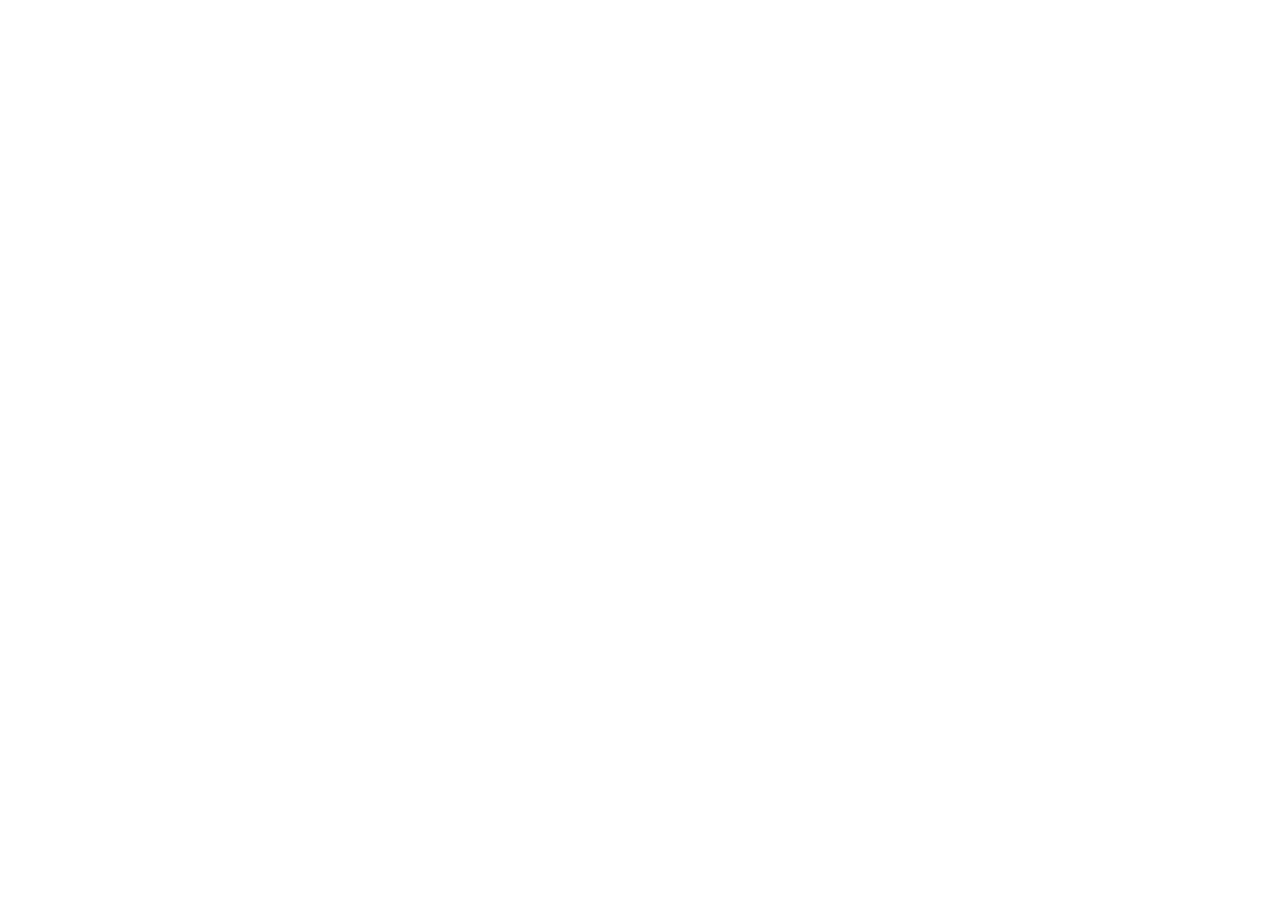
==== commit 7cf1655e: "updated site" ====
--- a/index.html
+++ b/index.html
@@ -1,199 +1,101 @@
 <!DOCTYPE html>
-<html lang="en">
-  <head>
-    <meta charset="utf-8">
-    <meta http-equiv="X-UA-Compatible" content="IE=edge">
-    <meta name="viewport" content="width=device-width, initial-scale=1">
-    <!-- The above 3 meta tags *must* come first in the head; any other head content must come *after* these tags -->
-    <title>Stehno.com</title>
+<html>
+<head>
+  <!--
+    If you are serving your web app in a path other than the root, change the
+    href value below to reflect the base path you are serving from.
 
-    <!-- Bootstrap -->
-    <link href="css/bootstrap.min.css" rel="stylesheet">
+    The path provided below has to start and end with a slash "/" in order for
+    it to work correctly.
 
-    <!-- HTML5 shim and Respond.js for IE8 support of HTML5 elements and media queries -->
-    <!-- WARNING: Respond.js doesn't work if you view the page via file:// -->
-    <!--[if lt IE 9]>
-      <script src="https://oss.maxcdn.com/html5shiv/3.7.3/html5shiv.min.js"></script>
-      <script src="https://oss.maxcdn.com/respond/1.4.2/respond.min.js"></script>
-    <![endif]-->
-  </head>
-  <body>
+    For more details:
+    * https://developer.mozilla.org/en-US/docs/Web/HTML/Element/base
 
-<div class="container-fluid">
+    This is a placeholder for base href that will be replaced by the value of
+    the `--base-href` argument provided to `flutter build`.
+  -->
+  <base href="/">
 
-    <div class="row">
-        <div class="col-lg-12 col-md-12 col-sm-12">
-            <img src="img/banner.jpg" class="img-responsive" />
-        </div>
-    </div>
+  <meta charset="UTF-8">
+  <meta content="IE=Edge" http-equiv="X-UA-Compatible">
+  <meta name="description" content="A new Flutter project.">
 
-    <nav class="navbar navbar-default">
-        <div class="container-fluid">
-            <!-- Brand and toggle get grouped for better mobile display -->
-            <div class="navbar-header">
-                <button type="button" class="navbar-toggle collapsed" data-toggle="collapse" data-target="#bs-example-navbar-collapse-1" aria-expanded="false">
-                    <span class="sr-only">Toggle navigation</span>
-                    <span class="icon-bar"></span>
-                    <span class="icon-bar"></span>
-                    <span class="icon-bar"></span>
-                </button>
-                <div class="navbar-brand">
-                    <img src="img/cstehno-icon.jpg" class="img-circle pull-left" style="width:24px;"/>&nbsp;Christopher J. Stehno
-                </div>
-            </div>
+  <!-- iOS meta tags & icons -->
+  <meta name="apple-mobile-web-app-capable" content="yes">
+  <meta name="apple-mobile-web-app-status-bar-style" content="black">
+  <meta name="apple-mobile-web-app-title" content="website">
+  <link rel="apple-touch-icon" href="icons/Icon-192.png">
 
-            <!-- Collect the nav links, forms, and other content for toggling -->
-            <div class="collapse navbar-collapse" id="bs-example-navbar-collapse-1">
-                <ul class="nav navbar-nav navbar-right">
-                    <li><a href="https://github.com/cjstehno" target="_blank" title="My Projects"><img src="img/github-sign.png" />&nbsp;Projects</a></li>
-                    <li><a href="https://twitter.com/chrisstehno" target="_blank" title="@chrisstehno"><img src="img/twitter-logo-on-black-background.png" />&nbsp;Twitter</a></li>
-                    <li><a href="https://www.linkedin.com/in/christopherjstehno" target="_blank" title="LinkedIn"><img src="img/linkedin-logo.png" />&nbsp;LinkedIn</a></li>
-                    <li><a href="http://coffeaelectronica.com" target="_blank" title="My Blog"><img src="img/rss-feed-button.png" style="width:24px;"/>&nbsp;Blog</a></li>
-                </ul>
-            </div><!-- /.navbar-collapse -->
-        </div><!-- /.container-fluid -->
-    </nav>
+  <title>website</title>
+  <link rel="manifest" href="manifest.json">
+</head>
+<body>
+  <!-- This script installs service_worker.js to provide PWA functionality to
+       application. For more information, see:
+       https://developers.google.com/web/fundamentals/primers/service-workers -->
+  <script>
+    var serviceWorkerVersion = '1506979156';
+    var scriptLoaded = false;
+    function loadMainDartJs() {
+      if (scriptLoaded) {
+        return;
+      }
+      scriptLoaded = true;
+      var scriptTag = document.createElement('script');
+      scriptTag.src = 'main.dart.js';
+      scriptTag.type = 'application/javascript';
+      document.body.append(scriptTag);
+    }
 
-    <div class="row">
-        <div class="col-lg-12 col-md-12 col-sm-12">
-            <blockquote>
-                <p>Always code as if the guy who ends up maintaining it will be a violent psychopath who knows where you live</p>
-                <footer>John F. Woods</footer>
-            </blockquote>
-        </div>
-    </div>
+    if ('serviceWorker' in navigator) {
+      // Service workers are supported. Use them.
+      window.addEventListener('load', function () {
+        // Wait for registration to finish before dropping the <script> tag.
+        // Otherwise, the browser will load the script multiple times,
+        // potentially different versions.
+        var serviceWorkerUrl = 'flutter_service_worker.js?v=' + serviceWorkerVersion;
+        navigator.serviceWorker.register(serviceWorkerUrl)
+          .then((reg) => {
+            function waitForActivation(serviceWorker) {
+              serviceWorker.addEventListener('statechange', () => {
+                if (serviceWorker.state == 'activated') {
+                  console.log('Installed new service worker.');
+                  loadMainDartJs();
+                }
+              });
+            }
+            if (!reg.active && (reg.installing || reg.waiting)) {
+              // No active web worker and we have installed or are installing
+              // one for the first time. Simply wait for it to activate.
+              waitForActivation(reg.installing || reg.waiting);
+            } else if (!reg.active.scriptURL.endsWith(serviceWorkerVersion)) {
+              // When the app updates the serviceWorkerVersion changes, so we
+              // need to ask the service worker to update.
+              console.log('New service worker available.');
+              reg.update();
+              waitForActivation(reg.installing);
+            } else {
+              // Existing service worker is still good.
+              console.log('Loading app from service worker.');
+              loadMainDartJs();
+            }
+          });
 
-    <div class="row">
-        <div class="col-lg-12 col-md-12 col-sm-12">
-            <h2>Who I am</h2>
-
-            <p>Good code is an art form, and like any good art, it's worth sharing. I have been developing software professionally for close to two decades now, and have always been striving to help
-                others with guidance, advice and good open source code. Not to say that everything in my public repo is "good", but at least I can hope that it might be useful in some fashion. If
-                nothing else, it's always been a hobby that has allowed me to step outside the corporate-imposed boundaries of software development; sometimes, you have to go and play with the new
-                toys.</p>
-        </div>
-    </div>
-
-    <div class="row">
-        <div class="col-lg-12 col-md-12 col-sm-12">
-            <h2>What I do</h2>
-
-            <p>In both my personal and professional life, I tend to be a generalist, dabbling in a little of everything, but here are some of the key areas that I like to spend time on:</p>
-        </div>
-    </div>
-
-    <div class="row">
-        <div class="col-lg-4 col-md-4 col-sm-4">
-            <img src="img/idea.png" style="width: 24px;" /> </span><strong>Programming & Technology</strong>
-            <p>I spend a lot of my work and free time coding on my Java and Groovy <a href="https://github.com/cjstehno">programming projects</a> while learning and exploring new technologies,
-                programming languages and frameworks.</p>
-        </div>
-        <div class="col-lg-4 col-md-4 col-sm-4">
-            <img src="img/parents.png" style="width: 24px;" /> <strong>Personal & Family Time</strong>
-            <p>My wife is an important part of my life. We cook together, play together and generally explore life together whenever we can. I also enjoy reading and watching science fiction.</p>
-        </div>
-        <div class="col-lg-4 col-md-4 col-sm-4">
-            <img src="img/network.png" style="width: 24px;" /> <strong>Social Communication</strong>
-            <p>I am an on and off <a href="http://stackoverflow.com/users/135294/cjstehno">StackOverflow.com</a> contributor, a <a href="http://coffeaelectronica.com">technical blogger</a>, and a
-                <a href="http://dfw2gug.org/">Groovy User Group</a> presenter.</p>
-        </div>
-    </div>
-
-    <div class="row">
-        <div class="col-lg-12 col-md-12 col-sm-12">
-            <h2>My Projects</h2>
-
-            <p>Many of my projects start out as an experiment or proof-of-concept and never really progress much farther than that. I often call my GitHub repository, "the place where my projects go
-                to die", but that's not entirely accurate since there are a handful that I continue to spend a lot of time on. Some people have a beat up old car in their garage that they work on from
-                time to time - these are mine:</p>
-        </div>
-    </div>
-
-    <div class="row">
-        <div class="col-lg-6 col-md-6 col-sm-6">
-            <img src="img/code-fork-symbol.png" /> <strong><a href="http://stehno.com/vanilla/" target="_blank">Vanilla Library</a></strong>
-            <p>My version of the ever-present "common" library, that is a place where you put code that doesn't seem to fit in anywhere else, but you find yourself using quite often.</p>
-        </div>
-        <div class="col-lg-6 col-md-6 col-sm-6">
-            <img src="img/code-fork-symbol.png" /> <strong><a href="https://http-builder-ng.github.io/http-builder-ng/" target="_blank">HttpBuilder-NG</a></strong>
-            <p>An effort with a buddy of mine to renovate and modernize an older project for simplifying HTTP client code - a modern Groovy DSL for making http requests.</p>
-        </div>
-    </div>
-
-    <div class="row">
-        <div class="col-lg-6 col-md-6 col-sm-6">
-            <img src="img/code-fork-symbol.png" /> <strong><a href="http://stehno.com/ersatz/" target="_blank">Ersatz Server</a></strong>
-            <p>A "mock" HTTP server library for testing HTTP clients allowing for server-side request/response expectations to be configured so that your client library can mak real HTTP calls and get
-                back real pre-configured responses rather than fake stubs.</p>
-        </div>
-        <div class="col-lg-6 col-md-6 col-sm-6">
-            <img src="img/code-fork-symbol.png" /> <strong><a href="https://github.com/cjstehno/gradle-webpreview-plugin" target="_blank">Gradle WebPreview Plugin</a></strong>
-            <p>Gradle plugin to help preview site documentation or other web content locally by starting an embedded web server with the configured content.</p>
-        </div>
-    </div>
-
-    <div class="row">
-        <div class="col-lg-6 col-md-6 col-sm-6">
-            <img src="img/code-fork-symbol.png" /> <strong><a href="http://stehno.com/gradle-natives/" target="_blank">Gradle Natives Plugin</a></strong>
-            <p>Gradle plugin to aid in managing native libraries associated with Java-based projects. I developed this while playing with game programming in Java, and it seems to have picked up a few
-                users so I try to at least keep it working.</p>
-        </div>
-        <div class="col-lg-6 col-md-6 col-sm-6">
-            <img src="img/code-fork-symbol.png" /> <strong><a href="http://stehno.com/dependency-checker/" target="_blank">Gradle Dependency Checker Plugin</a></strong>
-            <p>A Gradle plugin that adds some useful tasks for better managing project dependencies, especially in an enterprise environment.</p>
-        </div>
-    </div>
-
-    <div class="row">
-        <div class="col-lg-6 col-md-6 col-sm-6">
-            <img src="img/code-fork-symbol.png" /> <strong><a href="http://stehno.com/gradle-site/" target="_blank">Gradle Site Plugin</a></strong>
-            <p>Gradle plugin which provides tasks and conventions to help with creating a project web site and other documentation.</p>
-        </div>
-        <div class="col-lg-6 col-md-6 col-sm-6">
-            <img src="img/code-fork-symbol.png" /> <strong><a href="http://stehno.com/effigy/" target="_blank">Effigy</a></strong>
-            <p>An abandoned Groovy library used to create compile-time generated JDBC row mappers. It was a bit of a failure, but an interesting experiment and some good Groovy AST code examples.</p>
-        </div>
-    </div>
-
-    <div class="row">
-        <div class="col-lg-12 col-md-12 col-sm-12">
-            <h2>Contact Me</h2>
-
-            <p>The best way to get in touch with me is via one of my social media profiles (listed below). I am always open to suggestions about projects or things to write about, and I am pretty
-                active on StackOverflow.com so feel free to throw a question link my way if you think I can help.</p>
-
-            <div style="text-align:center;">
-                <span><a href="mailto:chris@stehno.com" title="chris@stehno.com"><img src="img/black-back-closed-envelope-shape.png" /></a></span> &bull;
-                <span><a href="https://github.com/cjstehno" title="https://github.com/cjstehno" target="_blank"><img src="img/github-sign.png" /></a></span> &bull;
-                <span><a href="https://twitter.com/chrisstehno" title="https://twitter.com/chrisstehno" target="_blank"><img src="img/twitter-logo-on-black-background.png" /></a></span> &bull;
-                <span><a href="https://www.linkedin.com/in/christopherjstehno" title="https://www.linkedin.com/in/christopherjstehno" target="_blank"><img src="img/linkedin-logo.png" /></a></span> &bull;
-                <span><a href="http://coffeaelectronica.com" title="http://coffeaelectronica.com" target="_blank"><img src="img/rss-feed-button.png" style="width:24px;"/></a></span>
-            </div>
-
-        </div>
-    </div>
-
-    <div class="row">
-        <div class="col-lg-12 col-md-12 col-sm-12">
-            <hr />
-            <div style="text-align:center;font-size: x-small;">
-                Stehno.com content is copyright &copy; 2016 <a href="http://stehno.com">Christopher J. Stehno</a> and available under a <a rel="license" href="http://creativecommons.org/licenses/by-sa/4.0/">Creative
-                Commons Attribution-ShareAlike 4.0 International License</a>. Icons made by <a href="http://www.freepik.com" title="Freepik">Freepik</a>,
-                <a href="http://www.flaticon.com/authors/zlatko-najdenovski" title="Zlatko Najdenovski">Zlatko Najdenovski</a>,
-                <a href="http://www.flaticon.com/authors/madebyoliver" title="Madebyoliver">Madebyoliver</a>, and
-                <a href="http://www.flaticon.com/authors/dave-gandy" title="Dave Gandy">Dave Gandy</a> from <a href="http://www.flaticon.com" title="Flaticon">www.flaticon.com</a> is licensed by
-                <a href="http://creativecommons.org/licenses/by/3.0/" title="Creative Commons BY 3.0" target="_blank">CC 3.0 BY</a><br/>
-                <a rel="license" href="http://creativecommons.org/licenses/by-sa/4.0/"><img alt="Creative Commons License" style="border-width:0" src="https://i.creativecommons.org/l/by-sa/4.0/88x31.png" /></a>
-                <a rel="license" href="http://creativecommons.org/licenses/by/3.0/"><img alt="Creative Commons License" style="border-width:0" src="https://licensebuttons.net/l/by/3.0/88x31.png" /></a>
-            </div>
-        </div>
-    </div>
-
-</div>
-
-    <!-- jQuery (necessary for Bootstrap's JavaScript plugins) -->
-    <script src="https://ajax.googleapis.com/ajax/libs/jquery/1.12.4/jquery.min.js"></script>
-    <!-- Include all compiled plugins (below), or include individual files as needed -->
-    <script src="js/bootstrap.min.js"></script>
-  </body>
+        // If service worker doesn't succeed in a reasonable amount of time,
+        // fallback to plaint <script> tag.
+        setTimeout(() => {
+          if (!scriptLoaded) {
+            console.warn(
+              'Failed to load app from service worker. Falling back to plain <script> tag.',
+            );
+            loadMainDartJs();
+          }
+        }, 4000);
+      });
+    } else {
+      // Service workers not supported. Just drop the <script> tag.
+      loadMainDartJs();
+    }
+  </script>
+</body>
 </html>
